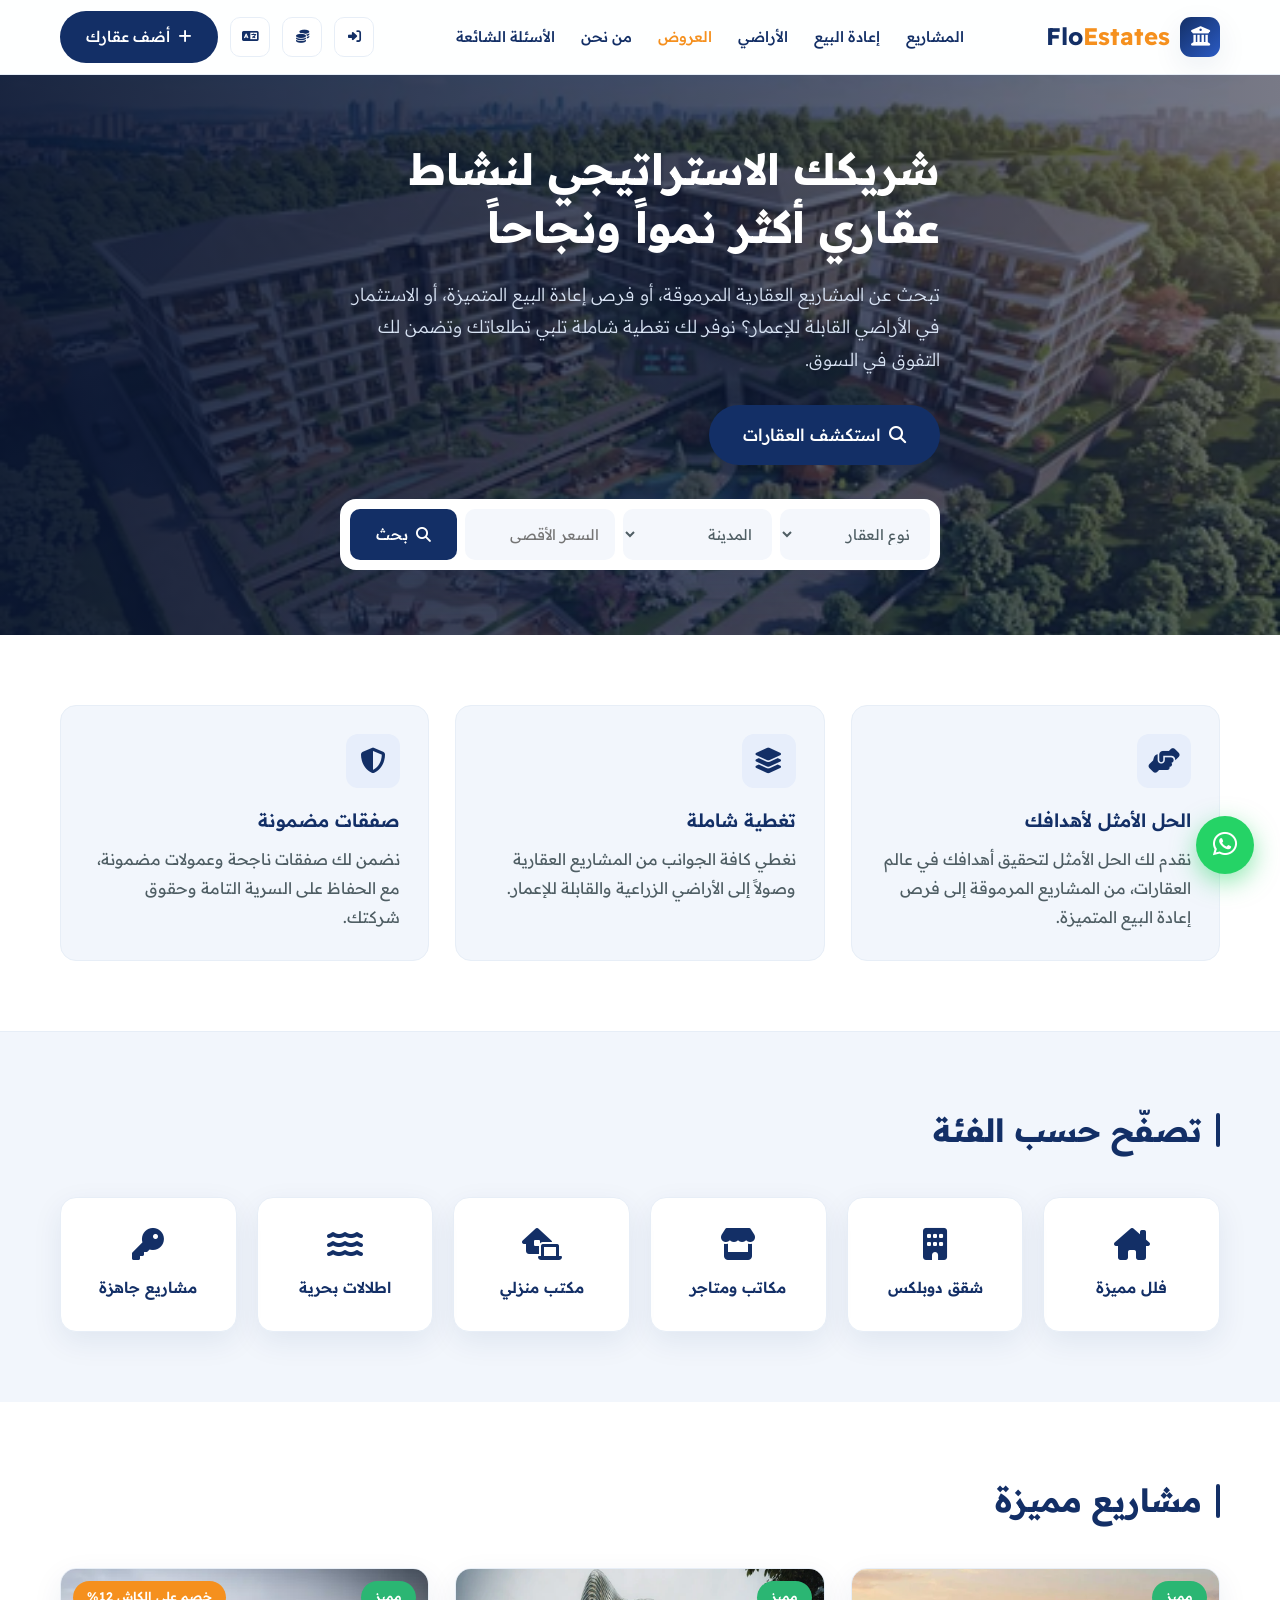
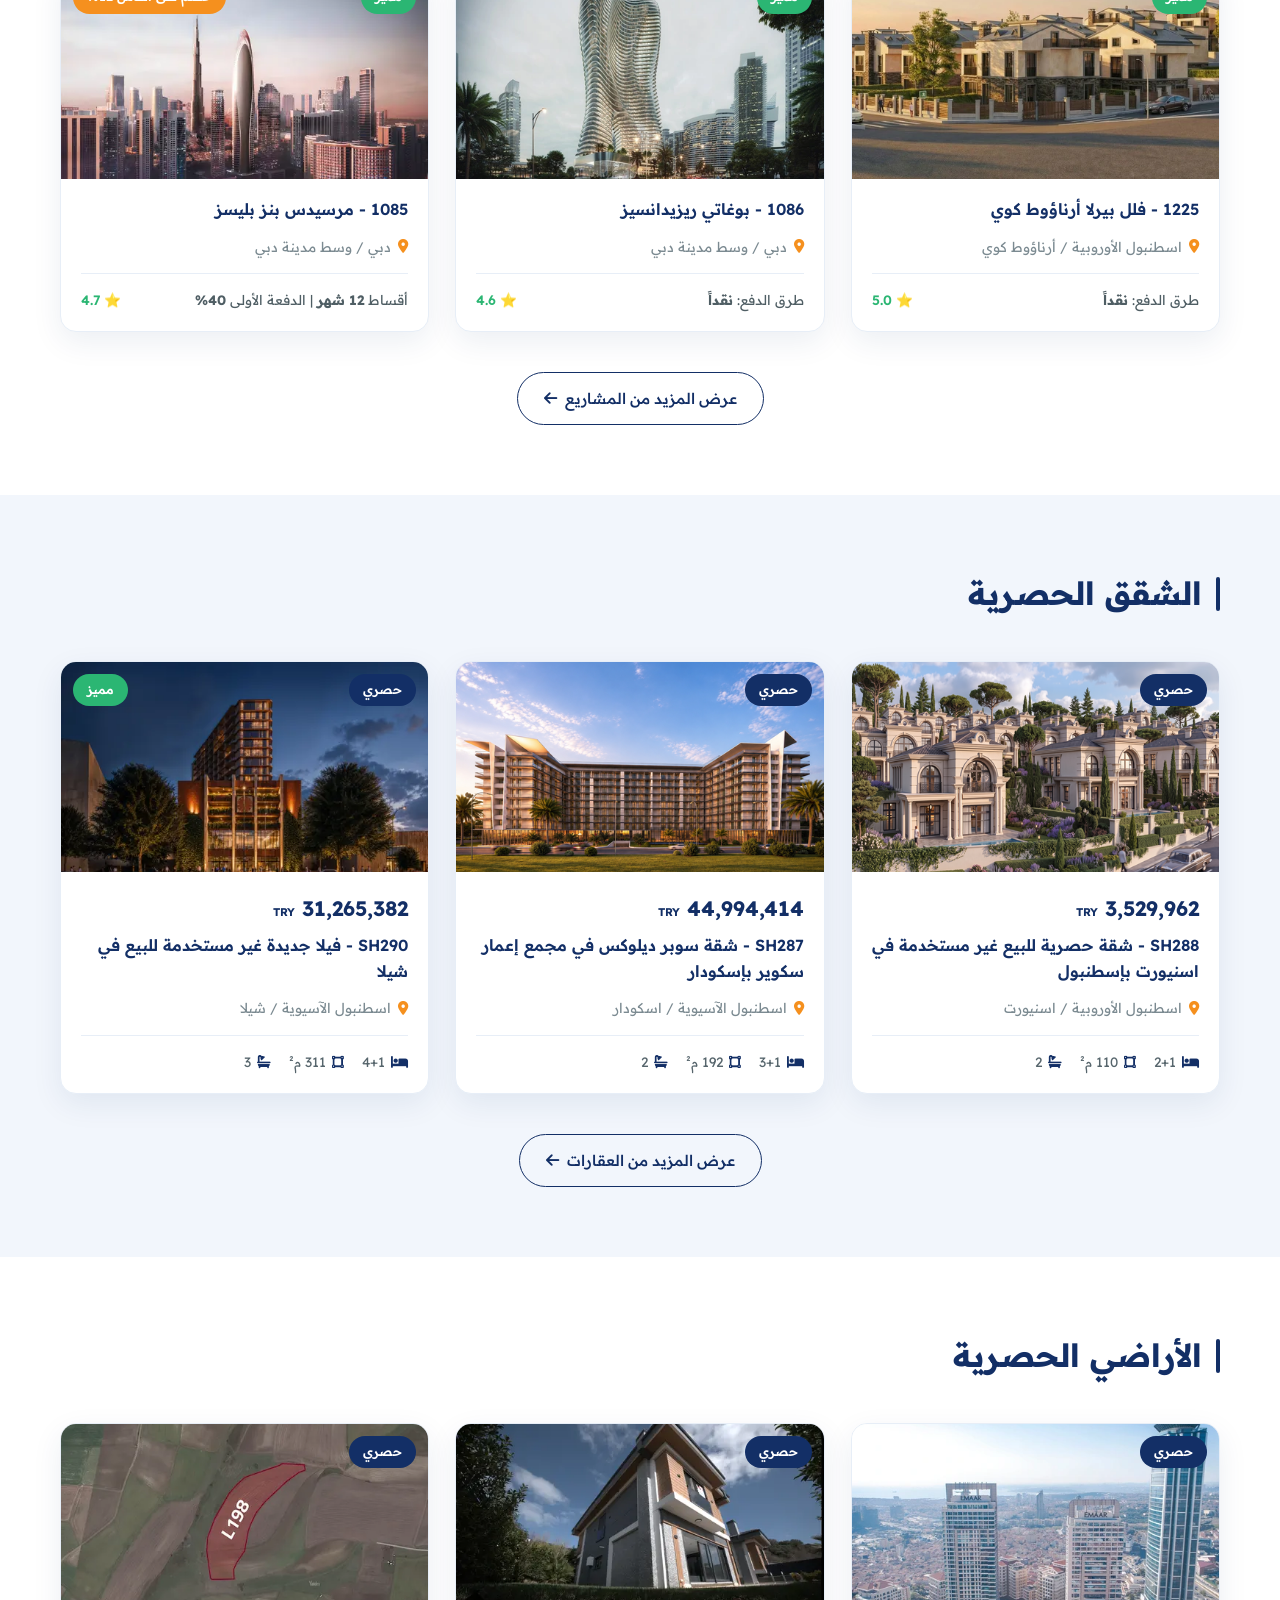
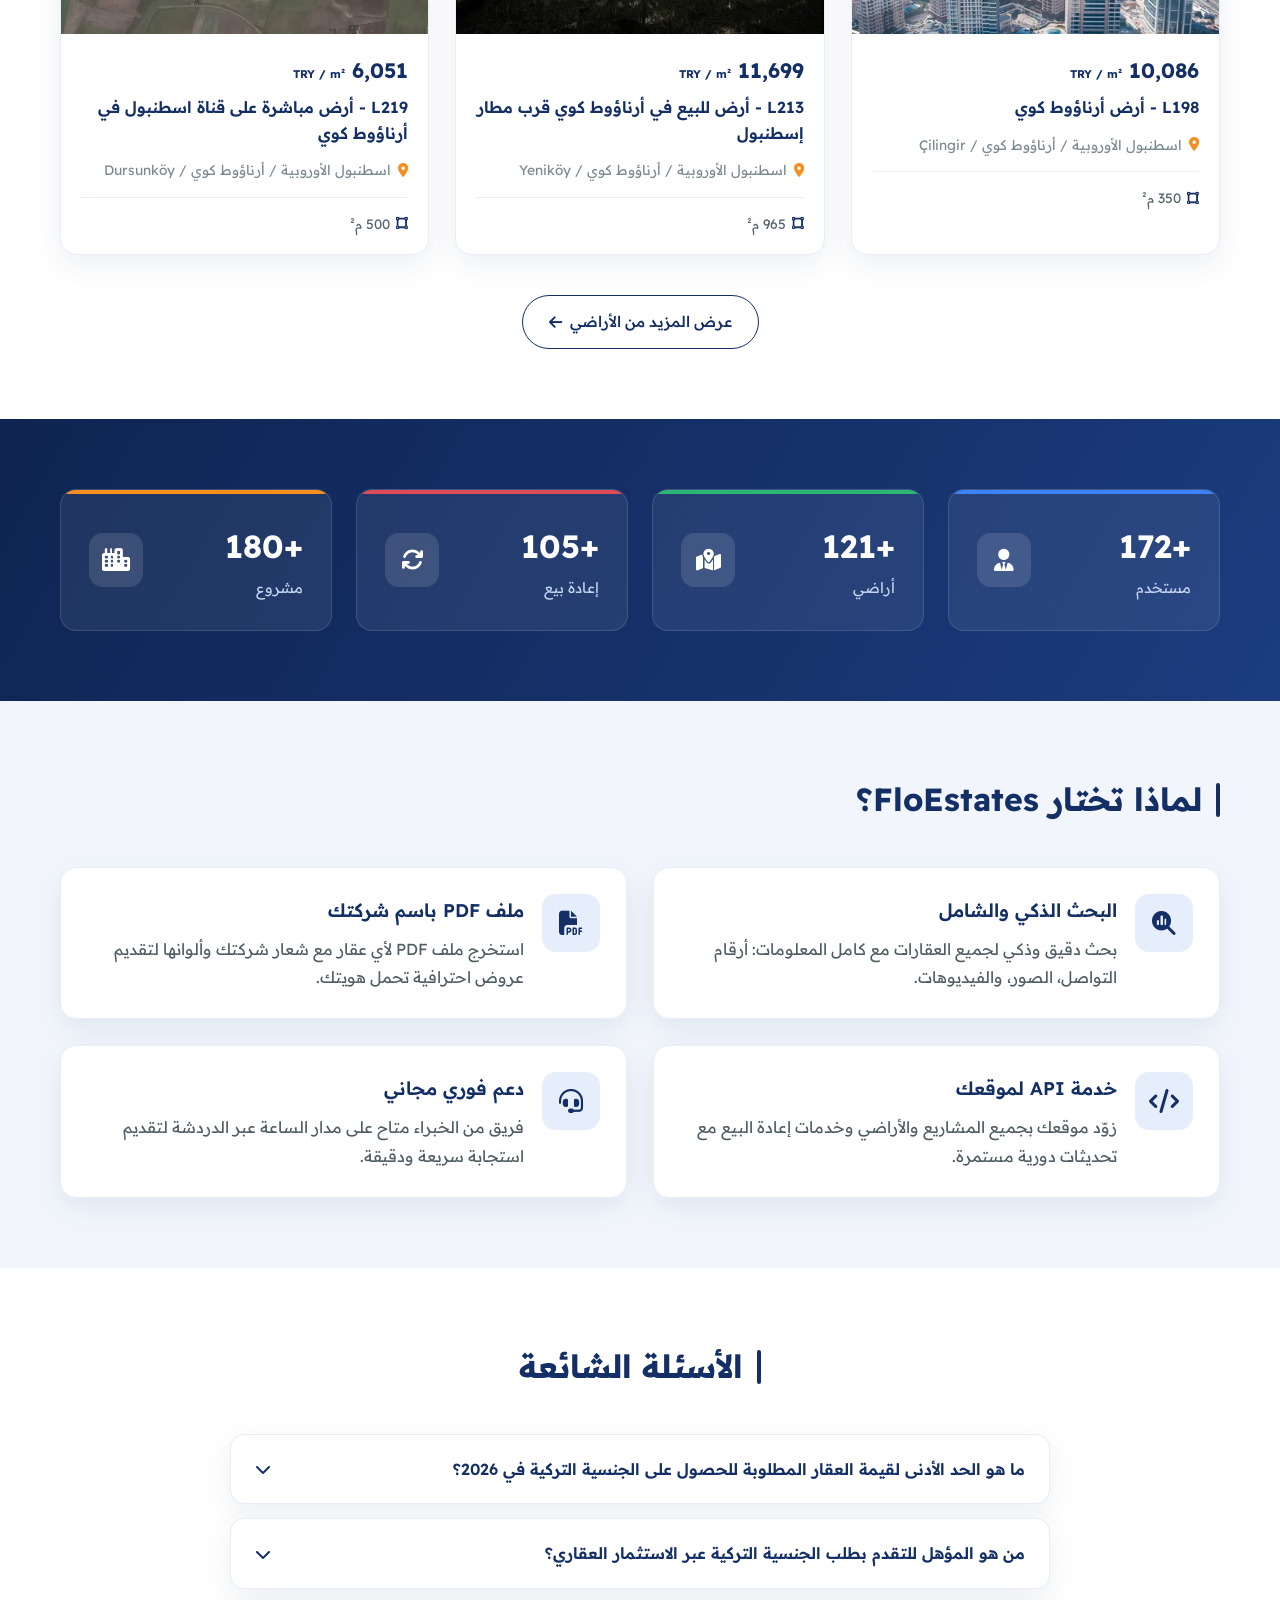
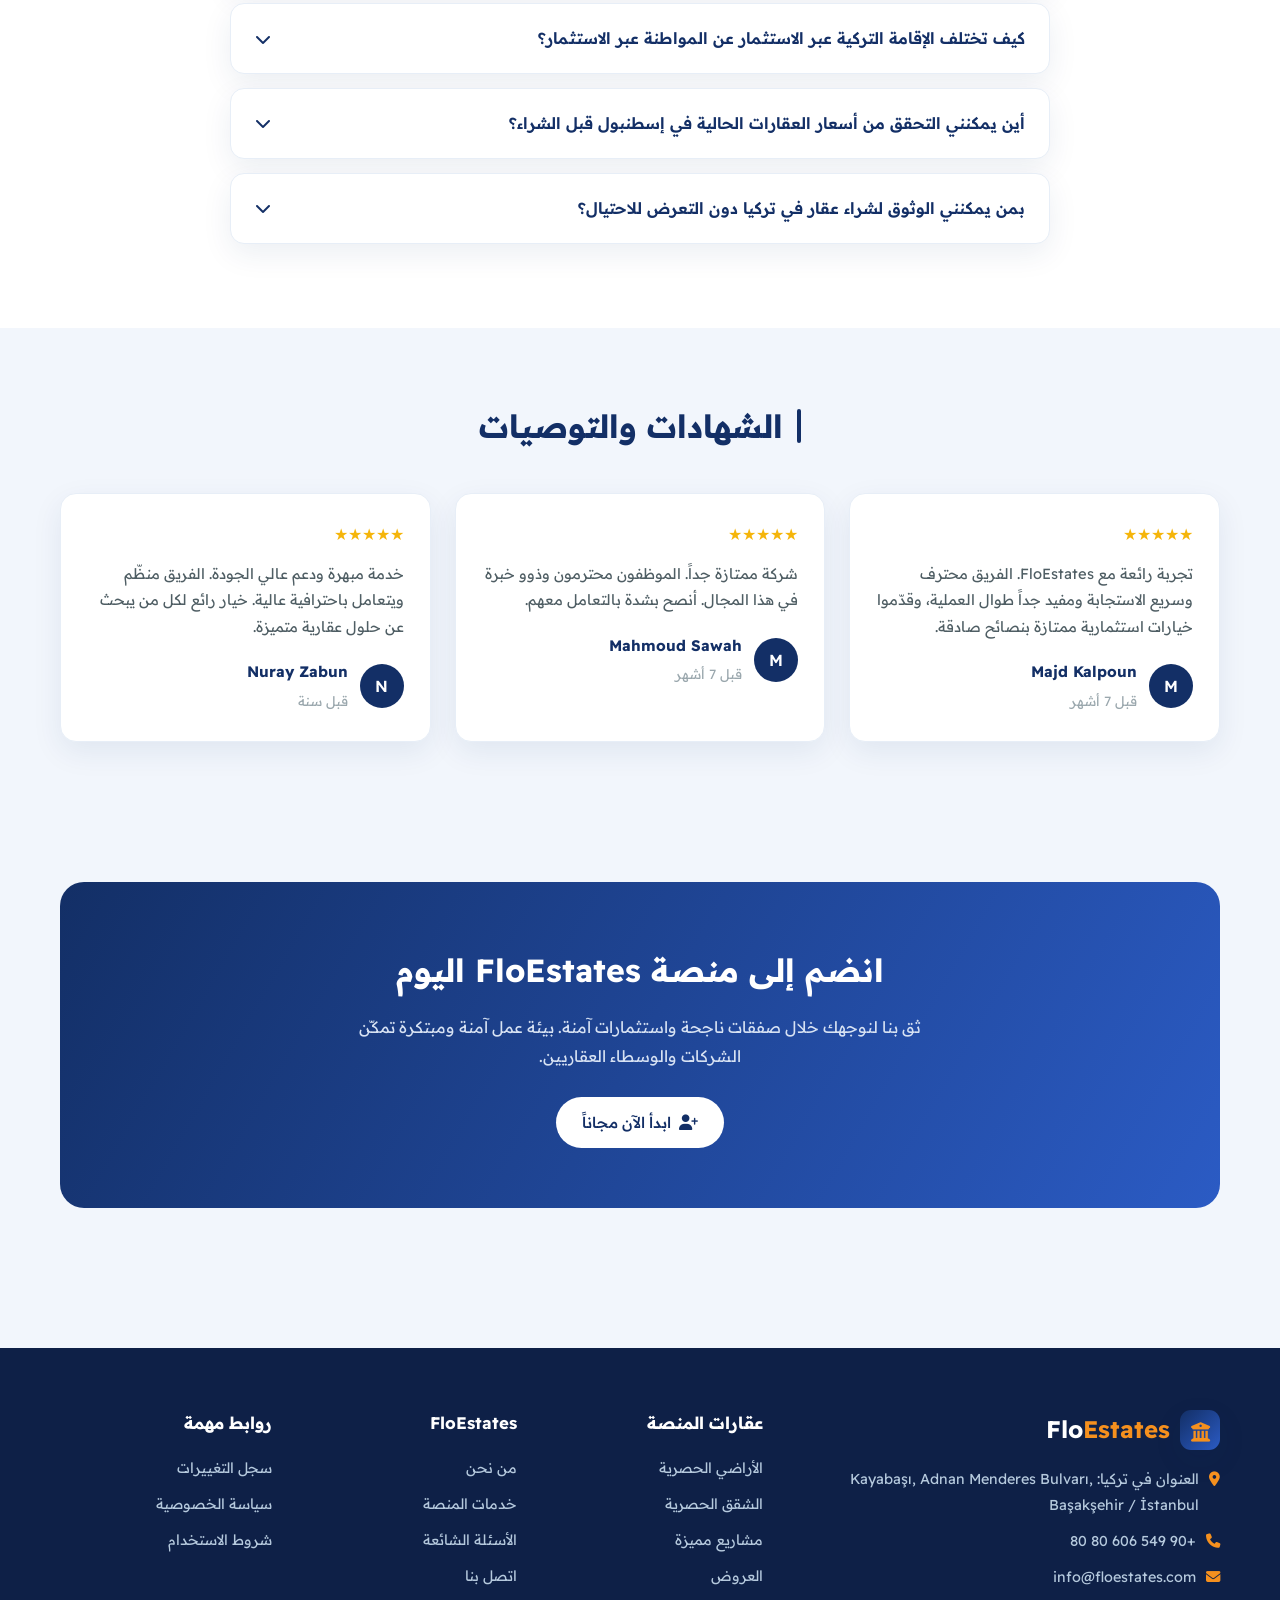
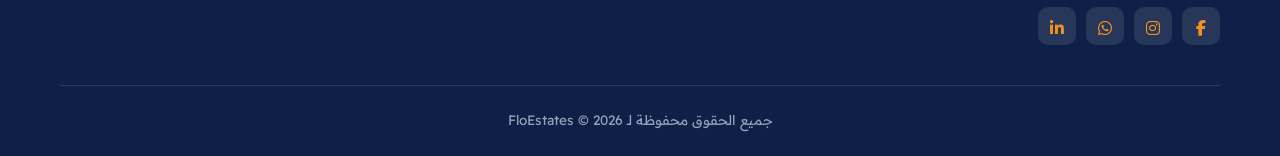
==== index.html @ 82cfa656 "Add internal pages (projects, lands, resale, offers, about) with real images from source site - Down" ====
<!DOCTYPE html>
<html lang="ar" dir="rtl">
<head>
<meta charset="UTF-8">
<meta name="viewport" content="width=device-width, initial-scale=1.0">
<title>FloEstates: منصتك العقارية الأولى وخيارك الأمثل</title>
<meta name="description" content="FloEstates - شريكك الاستراتيجي لنشاط عقاري أكثر نمواً ونجاحاً. مشاريع عقارية مرموقة، إعادة بيع، وأراضٍ حصرية.">
<link rel="preconnect" href="https://fonts.googleapis.com">
<link rel="preconnect" href="https://fonts.gstatic.com" crossorigin>
<link href="https://fonts.googleapis.com/css2?family=Readex+Pro:wght@300;400;500;600;700&display=swap" rel="stylesheet">
<link rel="stylesheet" href="https://cdnjs.cloudflare.com/ajax/libs/font-awesome/6.5.1/css/all.min.css">
<link rel="stylesheet" href="assets/style.css">
<style>
  .hero{position:relative;min-height:560px;display:flex;align-items:center;color:#fff;overflow:hidden}
  .hero::before{content:"";position:absolute;inset:0;background:linear-gradient(90deg,rgba(10,22,50,.92),rgba(13,30,66,.55)),url('assets/img/p13.webp') center/cover}
  .hero-inner{position:relative;z-index:2;max-width:640px}
  .hero h1{font-size:2.7rem;line-height:1.35;font-weight:700;margin-bottom:22px}
  .hero p{font-size:1.12rem;color:#d7e2f3;margin-bottom:30px;font-weight:300}
  .hero .btn.lg{padding:15px 34px;font-size:1.05rem}
  .hero-search{margin-top:34px;background:#fff;border-radius:16px;padding:10px;display:flex;gap:8px;box-shadow:var(--shadow-lg);flex-wrap:wrap}
  .hero-search select,.hero-search input{flex:1;min-width:120px;border:none;background:#f4f7fc;color:var(--text);font-family:inherit;padding:13px 16px;border-radius:10px;font-size:.92rem}
  .hero-search .btn{border-radius:10px}
  .intro{background:#fff;border-bottom:1px solid var(--border)}
  @media(max-width:980px){.hero h1{font-size:2rem}}
  @media(max-width:560px){.hero h1{font-size:1.7rem}}
</style>
</head>
<body>

<header>
  <div class="wrap nav">
    <a href="index.html" class="logo"><span class="mark"><i class="fa-solid fa-building-columns"></i></span><div><b>Flo</b><span>Estates</span></div></a>
    <nav class="menu">
      <a href="projects.html">المشاريع</a>
      <a href="resale.html">إعادة البيع</a>
      <a href="lands.html">الأراضي</a>
      <a href="offers.html" class="hot">العروض</a>
      <a href="about.html">من نحن</a>
      <a href="index.html#faq">الأسئلة الشائعة</a>
    </nav>
    <div class="nav-right">
      <button class="icon-btn" title="تسجيل الدخول"><i class="fa-solid fa-right-to-bracket"></i></button>
      <button class="icon-btn" title="صرف العملات"><i class="fa-solid fa-coins"></i></button>
      <button class="icon-btn" title="اللغة"><i class="fa-solid fa-language"></i></button>
      <a href="#" class="btn"><i class="fa-solid fa-plus"></i> أضف عقارك</a>
      <button class="burger" onclick="document.querySelector('.menu').style.display='flex'"><i class="fa-solid fa-bars"></i></button>
    </div>
  </div>
</header>

<section class="hero">
  <div class="wrap hero-inner">
    <h1>شريكك الاستراتيجي لنشاط عقاري أكثر نمواً ونجاحاً</h1>
    <p>تبحث عن المشاريع العقارية المرموقة، أو فرص إعادة البيع المتميزة، أو الاستثمار في الأراضي القابلة للإعمار؟ نوفر لك تغطية شاملة تلبي تطلعاتك وتضمن لك التفوق في السوق.</p>
    <a href="projects.html" class="btn lg"><i class="fa-solid fa-magnifying-glass"></i> استكشف العقارات</a>
    <div class="hero-search">
      <select><option>نوع العقار</option><option>شقة</option><option>فيلا</option><option>أرض</option><option>مكتب</option></select>
      <select><option>المدينة</option><option>اسطنبول</option><option>دبي</option><option>أنقرة</option></select>
      <input placeholder="السعر الأقصى">
      <a href="projects.html" class="btn"><i class="fa-solid fa-magnifying-glass"></i> بحث</a>
    </div>
  </div>
</section>

<section class="sec intro">
  <div class="wrap">
    <div class="intro-grid">
      <div class="intro-card"><i class="fa-solid fa-handshake-angle"></i><h3>الحل الأمثل لأهدافك</h3><p>نقدم لك الحل الأمثل لتحقيق أهدافك في عالم العقارات، من المشاريع المرموقة إلى فرص إعادة البيع المتميزة.</p></div>
      <div class="intro-card"><i class="fa-solid fa-layer-group"></i><h3>تغطية شاملة</h3><p>نغطي كافة الجوانب من المشاريع العقارية وصولاً إلى الأراضي الزراعية والقابلة للإعمار.</p></div>
      <div class="intro-card"><i class="fa-solid fa-shield-halved"></i><h3>صفقات مضمونة</h3><p>نضمن لك صفقات ناجحة وعمولات مضمونة، مع الحفاظ على السرية التامة وحقوق شركتك.</p></div>
    </div>
  </div>
</section>

<section class="sec">
  <div class="wrap">
    <h2 class="sec-title">تصفّح حسب الفئة</h2>
    <div class="cat-grid">
      <a href="projects.html" class="cat"><i class="fa-solid fa-house-chimney"></i><h4>فلل مميزة</h4></a>
      <a href="projects.html" class="cat"><i class="fa-solid fa-building"></i><h4>شقق دوبلكس</h4></a>
      <a href="projects.html" class="cat"><i class="fa-solid fa-store"></i><h4>مكاتب ومتاجر</h4></a>
      <a href="projects.html" class="cat"><i class="fa-solid fa-laptop-house"></i><h4>مكتب منزلي</h4></a>
      <a href="projects.html" class="cat"><i class="fa-solid fa-water"></i><h4>اطلالات بحرية</h4></a>
      <a href="projects.html" class="cat"><i class="fa-solid fa-key"></i><h4>مشاريع جاهزة</h4></a>
    </div>
  </div>
</section>

<section class="sec" style="background:#fff">
  <div class="wrap">
    <h2 class="sec-title">مشاريع مميزة</h2>
    <div class="grid-3">
      <a href="projects.html" class="pcard">
        <div class="ph"><span class="badge feat">مميز</span><img src="assets/img/p1.webp" alt=""></div>
        <div class="pbody"><h3>1225 - فلل بيرلا أرناؤوط كوي</h3><div class="loc"><i class="fa-solid fa-location-dot"></i> اسطنبول الأوروبية / أرناؤوط كوي</div><div class="pay"><span>طرق الدفع: <b>نقداً</b></span><span class="tag">⭐ 5.0</span></div></div>
      </a>
      <a href="projects.html" class="pcard">
        <div class="ph"><span class="badge feat">مميز</span><img src="assets/img/p2.webp" alt=""></div>
        <div class="pbody"><h3>1086 - بوغاتي ريزيدانسيز</h3><div class="loc"><i class="fa-solid fa-location-dot"></i> دبي / وسط مدينة دبي</div><div class="pay"><span>طرق الدفع: <b>نقداً</b></span><span class="tag">⭐ 4.6</span></div></div>
      </a>
      <a href="projects.html" class="pcard">
        <div class="ph"><span class="badge disc">خصم على الكاش 12%</span><span class="badge feat">مميز</span><img src="assets/img/p3.webp" alt=""></div>
        <div class="pbody"><h3>1085 - مرسيدس بنز بليسز</h3><div class="loc"><i class="fa-solid fa-location-dot"></i> دبي / وسط مدينة دبي</div><div class="pay"><span>أقساط <b>12 شهر</b> | الدفعة الأولى <b>40%</b></span><span class="tag">⭐ 4.7</span></div></div>
      </a>
    </div>
    <div class="center-cta"><a href="projects.html" class="btn btn-outline">عرض المزيد من المشاريع <i class="fa-solid fa-arrow-left"></i></a></div>
  </div>
</section>

<section class="sec">
  <div class="wrap">
    <h2 class="sec-title">الشقق الحصرية</h2>
    <div class="grid-3">
      <a href="resale.html" class="pcard">
        <div class="ph"><span class="badge excl">حصري</span><img src="assets/img/p10.webp" alt=""></div>
        <div class="pbody"><div class="price">3,529,962 <small style="font-size:.7rem">TRY</small></div><h3>SH288 - شقة حصرية للبيع غير مستخدمة في اسنيورت بإسطنبول</h3><div class="loc"><i class="fa-solid fa-location-dot"></i> اسطنبول الأوروبية / اسنيورت</div><div class="specs"><span><i class="fa-solid fa-bed"></i> 2+1</span><span><i class="fa-solid fa-vector-square"></i> 110 م²</span><span><i class="fa-solid fa-bath"></i> 2</span></div></div>
      </a>
      <a href="resale.html" class="pcard">
        <div class="ph"><span class="badge excl">حصري</span><img src="assets/img/p11.webp" alt=""></div>
        <div class="pbody"><div class="price">44,994,414 <small style="font-size:.7rem">TRY</small></div><h3>SH287 - شقة سوبر ديلوكس في مجمع إعمار سكوير بإسكودار</h3><div class="loc"><i class="fa-solid fa-location-dot"></i> اسطنبول الآسيوية / اسكودار</div><div class="specs"><span><i class="fa-solid fa-bed"></i> 3+1</span><span><i class="fa-solid fa-vector-square"></i> 192 م²</span><span><i class="fa-solid fa-bath"></i> 2</span></div></div>
      </a>
      <a href="resale.html" class="pcard">
        <div class="ph"><span class="badge excl">حصري</span><span class="badge feat" style="right:auto;left:12px">مميز</span><img src="assets/img/p12.webp" alt=""></div>
        <div class="pbody"><div class="price">31,265,382 <small style="font-size:.7rem">TRY</small></div><h3>SH290 - فيلا جديدة غير مستخدمة للبيع في شيلا</h3><div class="loc"><i class="fa-solid fa-location-dot"></i> اسطنبول الآسيوية / شيلا</div><div class="specs"><span><i class="fa-solid fa-bed"></i> 4+1</span><span><i class="fa-solid fa-vector-square"></i> 311 م²</span><span><i class="fa-solid fa-bath"></i> 3</span></div></div>
      </a>
    </div>
    <div class="center-cta"><a href="resale.html" class="btn btn-outline">عرض المزيد من العقارات <i class="fa-solid fa-arrow-left"></i></a></div>
  </div>
</section>

<section class="sec" style="background:#fff">
  <div class="wrap">
    <h2 class="sec-title">الأراضي الحصرية</h2>
    <div class="grid-3">
      <a href="lands.html" class="pcard">
        <div class="ph"><span class="badge excl">حصري</span><img src="assets/img/p5.webp" alt=""></div>
        <div class="pbody"><div class="price">10,086 <small style="font-size:.7rem">TRY / m²</small></div><h3>L198 - أرض أرناؤوط كوي</h3><div class="loc"><i class="fa-solid fa-location-dot"></i> اسطنبول الأوروبية / أرناؤوط كوي / Çilingir</div><div class="specs"><span><i class="fa-solid fa-vector-square"></i> 350 م²</span></div></div>
      </a>
      <a href="lands.html" class="pcard">
        <div class="ph"><span class="badge excl">حصري</span><img src="assets/img/p6.webp" alt=""></div>
        <div class="pbody"><div class="price">11,699 <small style="font-size:.7rem">TRY / m²</small></div><h3>L213 - أرض للبيع في أرناؤوط كوي قرب مطار إسطنبول</h3><div class="loc"><i class="fa-solid fa-location-dot"></i> اسطنبول الأوروبية / أرناؤوط كوي / Yeniköy</div><div class="specs"><span><i class="fa-solid fa-vector-square"></i> 965 م²</span></div></div>
      </a>
      <a href="lands.html" class="pcard">
        <div class="ph"><span class="badge excl">حصري</span><img src="assets/img/p7.webp" alt=""></div>
        <div class="pbody"><div class="price">6,051 <small style="font-size:.7rem">TRY / m²</small></div><h3>L219 - أرض مباشرة على قناة اسطنبول في أرناؤوط كوي</h3><div class="loc"><i class="fa-solid fa-location-dot"></i> اسطنبول الأوروبية / أرناؤوط كوي / Dursunköy</div><div class="specs"><span><i class="fa-solid fa-vector-square"></i> 500 م²</span></div></div>
      </a>
    </div>
    <div class="center-cta"><a href="lands.html" class="btn btn-outline">عرض المزيد من الأراضي <i class="fa-solid fa-arrow-left"></i></a></div>
  </div>
</section>

<section class="sec stats">
  <div class="wrap">
    <div class="stats-grid">
      <div class="stat c1"><div><div class="num">+172</div><div class="lbl">مستخدم</div></div><div class="si"><i class="fa-solid fa-user-tie"></i></div></div>
      <div class="stat c2"><div><div class="num">+121</div><div class="lbl">أراضي</div></div><div class="si"><i class="fa-solid fa-map-location-dot"></i></div></div>
      <div class="stat c3"><div><div class="num">+105</div><div class="lbl">إعادة بيع</div></div><div class="si"><i class="fa-solid fa-arrows-rotate"></i></div></div>
      <div class="stat c4"><div><div class="num">+180</div><div class="lbl">مشروع</div></div><div class="si"><i class="fa-solid fa-city"></i></div></div>
    </div>
  </div>
</section>

<section class="sec" id="features">
  <div class="wrap">
    <h2 class="sec-title">لماذا تختار FloEstates؟</h2>
    <div class="feat-grid">
      <div class="fcard"><div class="fi"><i class="fa-solid fa-magnifying-glass-chart"></i></div><div><h3>البحث الذكي والشامل</h3><p>بحث دقيق وذكي لجميع العقارات مع كامل المعلومات: أرقام التواصل، الصور، والفيديوهات.</p></div></div>
      <div class="fcard"><div class="fi"><i class="fa-solid fa-file-pdf"></i></div><div><h3>ملف PDF باسم شركتك</h3><p>استخرج ملف PDF لأي عقار مع شعار شركتك وألوانها لتقديم عروض احترافية تحمل هويتك.</p></div></div>
      <div class="fcard"><div class="fi"><i class="fa-solid fa-code"></i></div><div><h3>خدمة API لموقعك</h3><p>زوّد موقعك بجميع المشاريع والأراضي وخدمات إعادة البيع مع تحديثات دورية مستمرة.</p></div></div>
      <div class="fcard"><div class="fi"><i class="fa-solid fa-headset"></i></div><div><h3>دعم فوري مجاني</h3><p>فريق من الخبراء متاح على مدار الساعة عبر الدردشة لتقديم استجابة سريعة ودقيقة.</p></div></div>
    </div>
  </div>
</section>

<section class="sec" id="faq" style="background:#fff">
  <div class="wrap" style="max-width:860px">
    <h2 class="sec-title center">الأسئلة الشائعة</h2>
    <div class="faq-item"><div class="faq-q">ما هو الحد الأدنى لقيمة العقار المطلوبة للحصول على الجنسية التركية في 2026؟ <i class="fa-solid fa-chevron-down"></i></div><div class="faq-a"><p>يبلغ الحد الأدنى الحالي 400,000 دولار أمريكي للعقار المؤهل، مع الالتزام بعدم بيعه لمدة 3 سنوات.</p></div></div>
    <div class="faq-item"><div class="faq-q">من هو المؤهل للتقدم بطلب الجنسية التركية عبر الاستثمار العقاري؟ <i class="fa-solid fa-chevron-down"></i></div><div class="faq-a"><p>أي مستثمر أجنبي يشتري عقاراً بالقيمة المطلوبة ويحصل على شهادة التوافق، ويشمل ذلك الزوج/الزوجة والأبناء دون سن 18.</p></div></div>
    <div class="faq-item"><div class="faq-q">كيف تختلف الإقامة التركية عبر الاستثمار عن المواطنة عبر الاستثمار؟ <i class="fa-solid fa-chevron-down"></i></div><div class="faq-a"><p>الإقامة تمنحك حق السكن والتنقل، بينما المواطنة تمنحك جواز سفر تركي وكامل الحقوق المدنية.</p></div></div>
    <div class="faq-item"><div class="faq-q">أين يمكنني التحقق من أسعار العقارات الحالية في إسطنبول قبل الشراء؟ <i class="fa-solid fa-chevron-down"></i></div><div class="faq-a"><p>عبر منصة FloEstates يمكنك مقارنة الأسعار الحقيقية المحدثة بحسب المنطقة ونوع العقار في بحث واحد.</p></div></div>
    <div class="faq-item"><div class="faq-q">بمن يمكنني الوثوق لشراء عقار في تركيا دون التعرض للاحتيال؟ <i class="fa-solid fa-chevron-down"></i></div><div class="faq-a"><p>نوفر لك عقارات موثقة وشركاء معتمدين مع ضمان حفظ الحقوق والسرية التامة في كل صفقة.</p></div></div>
  </div>
</section>

<section class="sec">
  <div class="wrap">
    <h2 class="sec-title center">الشهادات والتوصيات</h2>
    <div class="test-grid">
      <div class="tcard"><div class="stars">★★★★★</div><p>تجربة رائعة مع FloEstates. الفريق محترف وسريع الاستجابة ومفيد جداً طوال العملية، وقدّموا خيارات استثمارية ممتازة بنصائح صادقة.</p><div class="tuser"><div class="av">M</div><div><b>Majd Kalpoun</b><small>قبل 7 أشهر</small></div></div></div>
      <div class="tcard"><div class="stars">★★★★★</div><p>شركة ممتازة جداً. الموظفون محترمون وذوو خبرة في هذا المجال. أنصح بشدة بالتعامل معهم.</p><div class="tuser"><div class="av">M</div><div><b>Mahmoud Sawah</b><small>قبل 7 أشهر</small></div></div></div>
      <div class="tcard"><div class="stars">★★★★★</div><p>خدمة مبهرة ودعم عالي الجودة. الفريق منظّم ويتعامل باحترافية عالية. خيار رائع لكل من يبحث عن حلول عقارية متميزة.</p><div class="tuser"><div class="av">N</div><div><b>Nuray Zabun</b><small>قبل سنة</small></div></div></div>
    </div>
  </div>
</section>

<section class="sec">
  <div class="wrap">
    <div class="cta">
      <h2>انضم إلى منصة FloEstates اليوم</h2>
      <p>ثق بنا لنوجهك خلال صفقات ناجحة واستثمارات آمنة. بيئة عمل آمنة ومبتكرة تمكّن الشركات والوسطاء العقاريين.</p>
      <a href="about.html" class="btn lg"><i class="fa-solid fa-user-plus"></i> ابدأ الآن مجاناً</a>
    </div>
  </div>
</section>

<footer>
  <div class="wrap">
    <div class="foot-grid">
      <div class="foot-contact">
        <a href="index.html" class="logo"><span class="mark"><i class="fa-solid fa-building-columns"></i></span><div><b>Flo</b><span style="color:var(--orange)">Estates</span></div></a>
        <p><i class="fa-solid fa-location-dot"></i> العنوان في تركيا: Kayabaşı, Adnan Menderes Bulvarı, Başakşehir / İstanbul</p>
        <p><i class="fa-solid fa-phone"></i> +90 549 606 80 80</p>
        <p><i class="fa-solid fa-envelope"></i> info@floestates.com</p>
        <div class="socials"><a href="#"><i class="fa-brands fa-facebook-f"></i></a><a href="#"><i class="fa-brands fa-instagram"></i></a><a href="#"><i class="fa-brands fa-whatsapp"></i></a><a href="#"><i class="fa-brands fa-linkedin-in"></i></a></div>
      </div>
      <div><h4>عقارات المنصة</h4><ul>
        <li><a href="lands.html">الأراضي الحصرية</a></li>
        <li><a href="resale.html">الشقق الحصرية</a></li>
        <li><a href="projects.html">مشاريع مميزة</a></li>
        <li><a href="offers.html">العروض</a></li>
      </ul></div>
      <div><h4>FloEstates</h4><ul>
        <li><a href="about.html">من نحن</a></li>
        <li><a href="index.html#features">خدمات المنصة</a></li>
        <li><a href="index.html#faq">الأسئلة الشائعة</a></li>
        <li><a href="#">اتصل بنا</a></li>
      </ul></div>
      <div><h4>روابط مهمة</h4><ul>
        <li><a href="#">سجل التغييرات</a></li>
        <li><a href="#">سياسة الخصوصية</a></li>
        <li><a href="#">شروط الاستخدام</a></li>
      </ul></div>
    </div>
    <div class="foot-bottom">جميع الحقوق محفوظة لـ FloEstates © 2026</div>
  </div>
</footer>

<a href="#" class="wa" title="تواصل عبر واتساب"><i class="fa-brands fa-whatsapp"></i></a>

<script src="assets/app.js"></script>
</body>
</html>
---- assets/style.css ----
:root{
  --navy:#132F66;
  --navy-2:#1c3f82;
  --bg:#f2f6fc;
  --text:#4f5e64;
  --heading:#132F66;
  --green:#2bb673;
  --orange:#f5901e;
  --red:#e04b5a;
  --blue:#3b82f6;
  --card:#ffffff;
  --border:#e7eef7;
  --shadow:0 10px 30px rgba(19,47,102,.08);
  --shadow-lg:0 18px 50px rgba(19,47,102,.14);
}
*{margin:0;padding:0;box-sizing:border-box}
html{scroll-behavior:smooth}
body{font-family:"Readex Pro",sans-serif;background:var(--bg);color:var(--text);line-height:1.8;overflow-x:hidden}
a{text-decoration:none;color:inherit}
img{max-width:100%;display:block}
.wrap{max-width:1200px;margin:0 auto;padding:0 20px}
.sec{padding:70px 0}
.sec-title{font-size:2rem;font-weight:700;color:var(--heading);display:flex;align-items:center;gap:14px;justify-content:flex-start;margin-bottom:38px}
.sec-title::after{content:"";width:4px;height:34px;background:var(--navy);border-radius:4px;order:-1}
.sec-title.center{justify-content:center}
.muted{color:#7b8a91}
.btn{display:inline-flex;align-items:center;gap:8px;background:var(--navy);color:#fff;border:none;cursor:pointer;padding:12px 26px;border-radius:30px;font-family:inherit;font-weight:500;font-size:.95rem;transition:.25s}
.btn:hover{background:var(--navy-2);transform:translateY(-2px)}
.btn-outline{background:transparent;color:var(--navy);border:1.5px solid var(--navy)}
.btn-outline:hover{background:var(--navy);color:#fff}

/* HEADER */
header{position:sticky;top:0;z-index:100;background:rgba(255,255,255,.92);backdrop-filter:blur(10px);border-bottom:1px solid var(--border)}
.nav{display:flex;align-items:center;justify-content:space-between;height:74px}
.logo{display:flex;align-items:center;gap:10px;font-weight:700;font-size:1.5rem;color:var(--navy)}
.logo .mark{width:40px;height:40px;border-radius:11px;background:linear-gradient(135deg,var(--navy),#2b5bc4);display:grid;place-items:center;color:#fff;font-size:1.2rem;box-shadow:var(--shadow)}
.logo b{color:var(--navy)}
.logo span{color:var(--orange)}
.menu{display:flex;align-items:center;gap:26px;font-size:.92rem;font-weight:500}
.menu a{color:var(--heading);transition:.2s}
.menu a:hover,.menu a.active{color:var(--orange)}
.menu a.hot{color:var(--orange)}
.nav-right{display:flex;align-items:center;gap:12px}
.icon-btn{width:40px;height:40px;border-radius:10px;border:1px solid var(--border);background:#fff;display:grid;place-items:center;color:var(--navy);cursor:pointer;transition:.2s}
.icon-btn:hover{background:var(--navy);color:#fff}
.burger{display:none;font-size:1.4rem;color:var(--navy);background:none;border:none;cursor:pointer}

/* generic page banner */
.page-hero{position:relative;color:#fff;padding:70px 0;overflow:hidden}
.page-hero::before{content:"";position:absolute;inset:0;background:linear-gradient(90deg,rgba(10,22,50,.94),rgba(13,30,66,.72)),var(--hero-img) center/cover}
.page-hero .wrap{position:relative;z-index:2}
.page-hero h1{font-size:2.3rem;font-weight:700;line-height:1.4;margin-bottom:16px;max-width:760px}
.page-hero p{color:#d7e2f3;max-width:720px;font-weight:300;font-size:1.05rem}
.crumb{font-size:.85rem;color:#b9c9e6;margin-bottom:16px}
.crumb a:hover{color:#fff}

/* filter bar */
.toolbar{background:#fff;border:1px solid var(--border);border-radius:16px;box-shadow:var(--shadow);padding:14px;display:flex;gap:10px;flex-wrap:wrap;align-items:center;margin-top:-40px;position:relative;z-index:5}
.toolbar .field{flex:1;min-width:150px;background:#f4f7fc;border:1px solid var(--border);border-radius:10px;padding:12px 14px;color:var(--text);font-family:inherit;font-size:.9rem}
.toolbar .btn{border-radius:10px}
.count-row{display:flex;justify-content:space-between;align-items:center;margin:34px 0 26px;flex-wrap:wrap;gap:10px}
.count-row .count{font-size:1.4rem;font-weight:700;color:var(--heading)}

/* property/project cards */
.grid-3{display:grid;grid-template-columns:repeat(3,1fr);gap:26px}
.pcard{background:var(--card);border-radius:16px;overflow:hidden;box-shadow:var(--shadow);border:1px solid var(--border);transition:.28s}
.pcard:hover{transform:translateY(-6px);box-shadow:var(--shadow-lg)}
.pcard .ph{position:relative;height:210px;overflow:hidden}
.pcard .ph img{width:100%;height:100%;object-fit:cover;transition:.5s}
.pcard:hover .ph img{transform:scale(1.07)}
.badge{position:absolute;top:12px;color:#fff;padding:5px 14px;border-radius:20px;font-size:.78rem;font-weight:600}
.badge.feat{right:12px;background:var(--green)}
.badge.excl{right:12px;background:var(--navy)}
.badge.disc{left:12px;background:var(--orange)}
.pbody{padding:18px 20px}
.price{color:var(--navy);font-weight:700;font-size:1.3rem;margin-bottom:6px}
.pbody h3{font-size:1rem;color:var(--heading);font-weight:600;margin-bottom:12px;line-height:1.6}
.loc{display:flex;align-items:center;gap:7px;color:#7b8a91;font-size:.86rem;margin-bottom:14px}
.loc i{color:var(--orange)}
.specs{display:flex;gap:18px;border-top:1px solid var(--border);padding-top:14px;color:#56656c;font-size:.85rem}
.specs span{display:flex;align-items:center;gap:6px}
.specs i{color:var(--navy)}
.pay{display:flex;align-items:center;justify-content:space-between;border-top:1px solid var(--border);padding-top:14px;margin-top:4px;font-size:.85rem}
.pay .tag{color:var(--green);font-weight:600}
.center-cta{text-align:center;margin-top:40px}

/* category / intro cards */
.intro-grid{display:grid;grid-template-columns:repeat(3,1fr);gap:26px}
.intro-card{padding:28px;border-radius:16px;background:var(--bg);border:1px solid var(--border)}
.intro-card i{font-size:1.6rem;color:var(--navy);background:#e7eefb;width:54px;height:54px;border-radius:12px;display:grid;place-items:center;margin-bottom:16px}
.intro-card h3{color:var(--heading);font-size:1.15rem;margin-bottom:8px;font-weight:600}
.cat-grid{display:grid;grid-template-columns:repeat(6,1fr);gap:20px}
.cat{background:#fff;border-radius:16px;padding:30px 16px;text-align:center;box-shadow:var(--shadow);border:1px solid var(--border);transition:.28s;cursor:pointer}
.cat:hover{transform:translateY(-6px);box-shadow:var(--shadow-lg)}
.cat i{font-size:2rem;color:var(--navy);margin-bottom:14px}
.cat h4{font-size:.95rem;color:var(--heading);font-weight:600}

/* stats */
.stats{background:linear-gradient(120deg,#0f2452,#1b3c7e);color:#fff}
.stats-grid{display:grid;grid-template-columns:repeat(4,1fr);gap:24px}
.stat{background:rgba(255,255,255,.07);border:1px solid rgba(255,255,255,.12);border-radius:16px;padding:28px;display:flex;align-items:center;gap:18px;position:relative;overflow:hidden}
.stat::before{content:"";position:absolute;top:0;right:0;left:0;height:4px}
.stat.c1::before{background:var(--blue)} .stat.c2::before{background:var(--green)}
.stat.c3::before{background:var(--red)} .stat.c4::before{background:var(--orange)}
.stat .num{font-size:2rem;font-weight:700}
.stat .lbl{color:#c4d4ee;font-size:.92rem}
.stat .si{width:54px;height:54px;border-radius:14px;background:rgba(255,255,255,.12);display:grid;place-items:center;font-size:1.4rem;margin-right:auto}

/* features */
.feat-grid{display:grid;grid-template-columns:repeat(2,1fr);gap:26px}
.fcard{display:flex;gap:18px;background:#fff;border-radius:16px;padding:26px;box-shadow:var(--shadow);border:1px solid var(--border)}
.fcard .fi{flex:none;width:58px;height:58px;border-radius:14px;background:#e7eefb;color:var(--navy);display:grid;place-items:center;font-size:1.5rem}
.fcard h3{color:var(--heading);font-size:1.15rem;margin-bottom:8px;font-weight:600}

/* about */
.about-split{display:grid;grid-template-columns:1fr 1fr;gap:46px;align-items:center}
.about-split img{border-radius:18px;box-shadow:var(--shadow-lg)}
.about-split h2{color:var(--heading);font-size:1.8rem;margin-bottom:18px}
.vm-grid{display:grid;grid-template-columns:repeat(3,1fr);gap:24px;margin-top:10px}
.vm{background:#fff;border:1px solid var(--border);border-radius:16px;padding:28px;box-shadow:var(--shadow)}
.vm i{font-size:1.8rem;color:var(--orange);margin-bottom:12px}
.vm h3{color:var(--heading);margin-bottom:8px}
.values{list-style:none}
.values li{display:flex;gap:12px;align-items:flex-start;margin-bottom:14px;background:#fff;padding:16px 20px;border-radius:12px;border:1px solid var(--border)}
.values li i{color:var(--green);margin-top:6px}
.values li b{color:var(--heading)}

/* faq */
.faq-item{background:#fff;border:1px solid var(--border);border-radius:14px;margin-bottom:14px;overflow:hidden;box-shadow:var(--shadow)}
.faq-q{padding:20px 24px;display:flex;justify-content:space-between;align-items:center;cursor:pointer;font-weight:600;color:var(--heading);gap:14px}
.faq-q i{transition:.3s;color:var(--navy)}
.faq-item.open .faq-q i{transform:rotate(180deg)}
.faq-a{max-height:0;overflow:hidden;transition:.35s;padding:0 24px}
.faq-item.open .faq-a{max-height:320px;padding:0 24px 22px}

/* testimonials */
.test-grid{display:grid;grid-template-columns:repeat(3,1fr);gap:24px}
.tcard{background:#fff;border-radius:16px;padding:26px;box-shadow:var(--shadow);border:1px solid var(--border)}
.tcard .stars{color:#f5b50a;margin-bottom:12px}
.tcard p{font-size:.92rem;margin-bottom:18px}
.tuser{display:flex;align-items:center;gap:12px}
.tuser .av{width:44px;height:44px;border-radius:50%;background:var(--navy);color:#fff;display:grid;place-items:center;font-weight:600}
.tuser b{color:var(--heading);display:block;font-size:.95rem}
.tuser small{color:#9aa7ad}

/* cta */
.cta{background:linear-gradient(120deg,var(--navy),#2b5bc4);color:#fff;text-align:center;border-radius:24px;padding:60px 30px}
.cta h2{font-size:2rem;margin-bottom:14px;font-weight:700}
.cta p{color:#d7e2f3;max-width:600px;margin:0 auto 26px}
.cta .btn{background:#fff;color:var(--navy)}
.cta .btn:hover{background:var(--orange);color:#fff}

/* footer */
footer{background:#0e2047;color:#b5c9dd;padding:60px 0 24px;margin-top:70px}
.foot-grid{display:grid;grid-template-columns:2fr 1fr 1fr 1fr;gap:34px;margin-bottom:40px}
footer h4{color:#fff;margin-bottom:18px;font-size:1.05rem}
footer .logo{color:#fff;margin-bottom:16px}
footer .logo b{color:#fff}
footer ul{list-style:none}
footer ul li{margin-bottom:10px;font-size:.9rem}
footer ul li a:hover{color:var(--orange)}
.foot-contact p{font-size:.9rem;margin-bottom:10px;display:flex;gap:10px;align-items:flex-start}
.foot-contact i{color:var(--orange);margin-top:5px}
.socials{display:flex;gap:10px;margin-top:16px}
.socials a{width:38px;height:38px;border-radius:10px;background:rgba(255,255,255,.1);display:grid;place-items:center;color:#fff;transition:.2s}
.socials a:hover{background:var(--orange)}
.foot-bottom{border-top:1px solid rgba(255,255,255,.12);padding-top:22px;text-align:center;font-size:.85rem;color:#8fa4bb}

.wa{position:fixed;bottom:26px;right:26px;width:58px;height:58px;border-radius:50%;background:#25d366;color:#fff;display:grid;place-items:center;font-size:1.7rem;box-shadow:0 8px 24px rgba(37,211,102,.5);z-index:90;animation:pulse 2s infinite}
@keyframes pulse{0%{box-shadow:0 0 0 0 rgba(37,211,102,.5)}70%{box-shadow:0 0 0 16px rgba(37,211,102,0)}100%{box-shadow:0 0 0 0 rgba(37,211,102,0)}}

@media(max-width:980px){
  .intro-grid,.cat-grid,.grid-3,.stats-grid,.feat-grid,.test-grid,.foot-grid,.about-split,.vm-grid{grid-template-columns:repeat(2,1fr)}
  .about-split{grid-template-columns:1fr}
  .menu{display:none}
  .burger{display:block}
  .page-hero h1{font-size:1.7rem}
}
@media(max-width:560px){
  .intro-grid,.cat-grid,.grid-3,.stats-grid,.feat-grid,.test-grid,.foot-grid,.vm-grid{grid-template-columns:1fr}
  .sec-title{font-size:1.5rem}
}
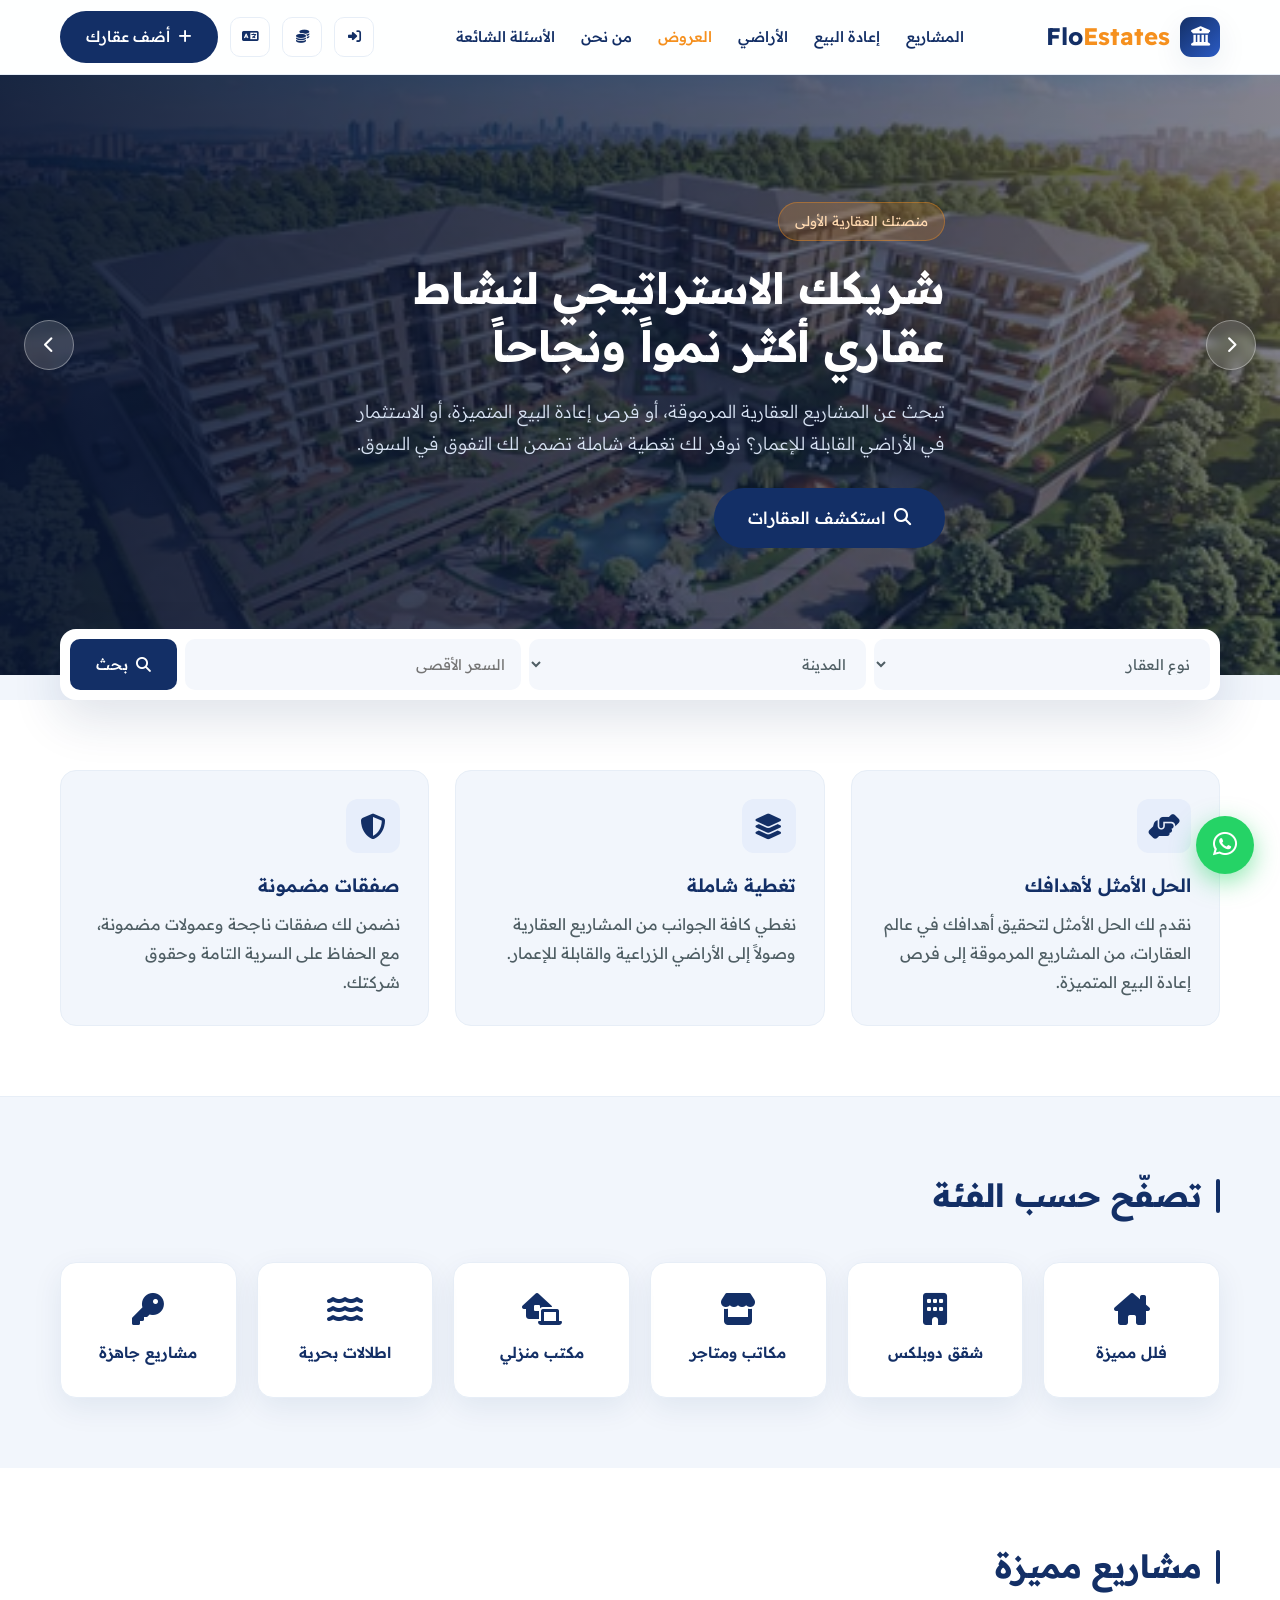
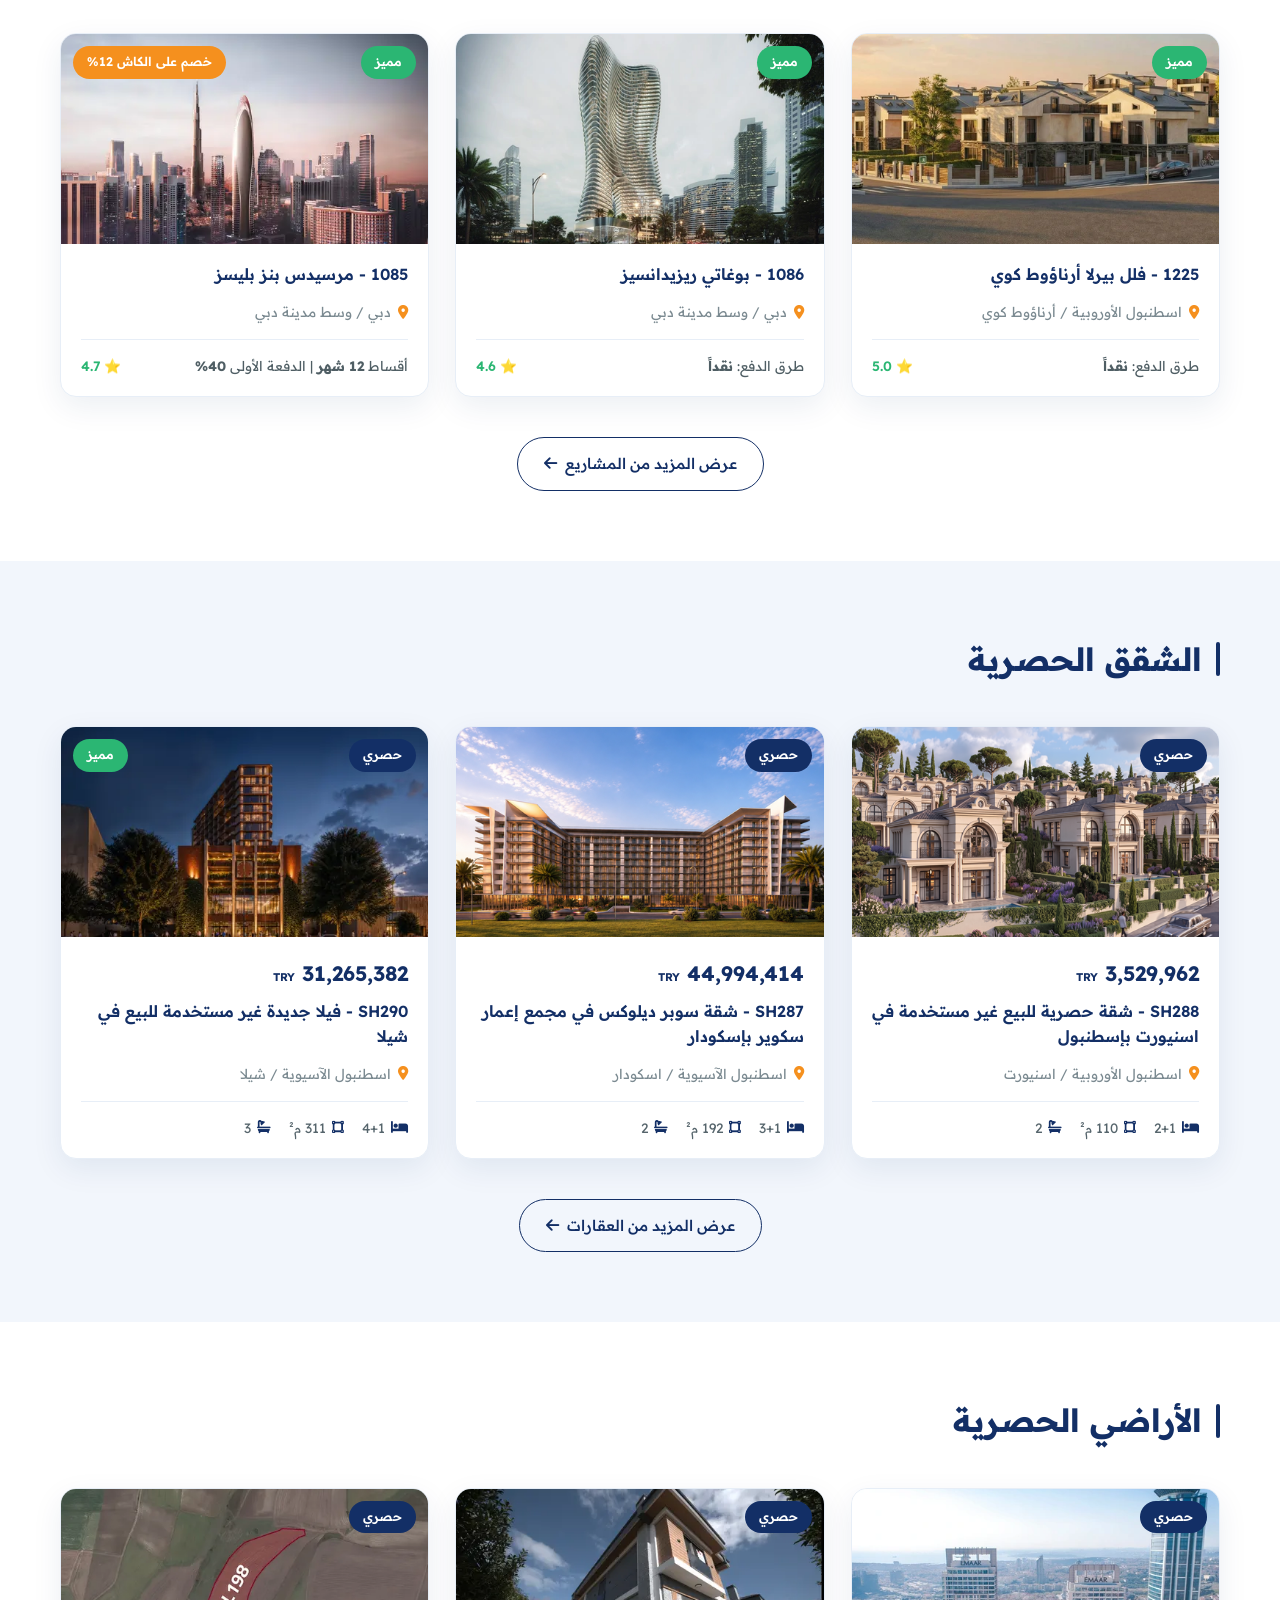
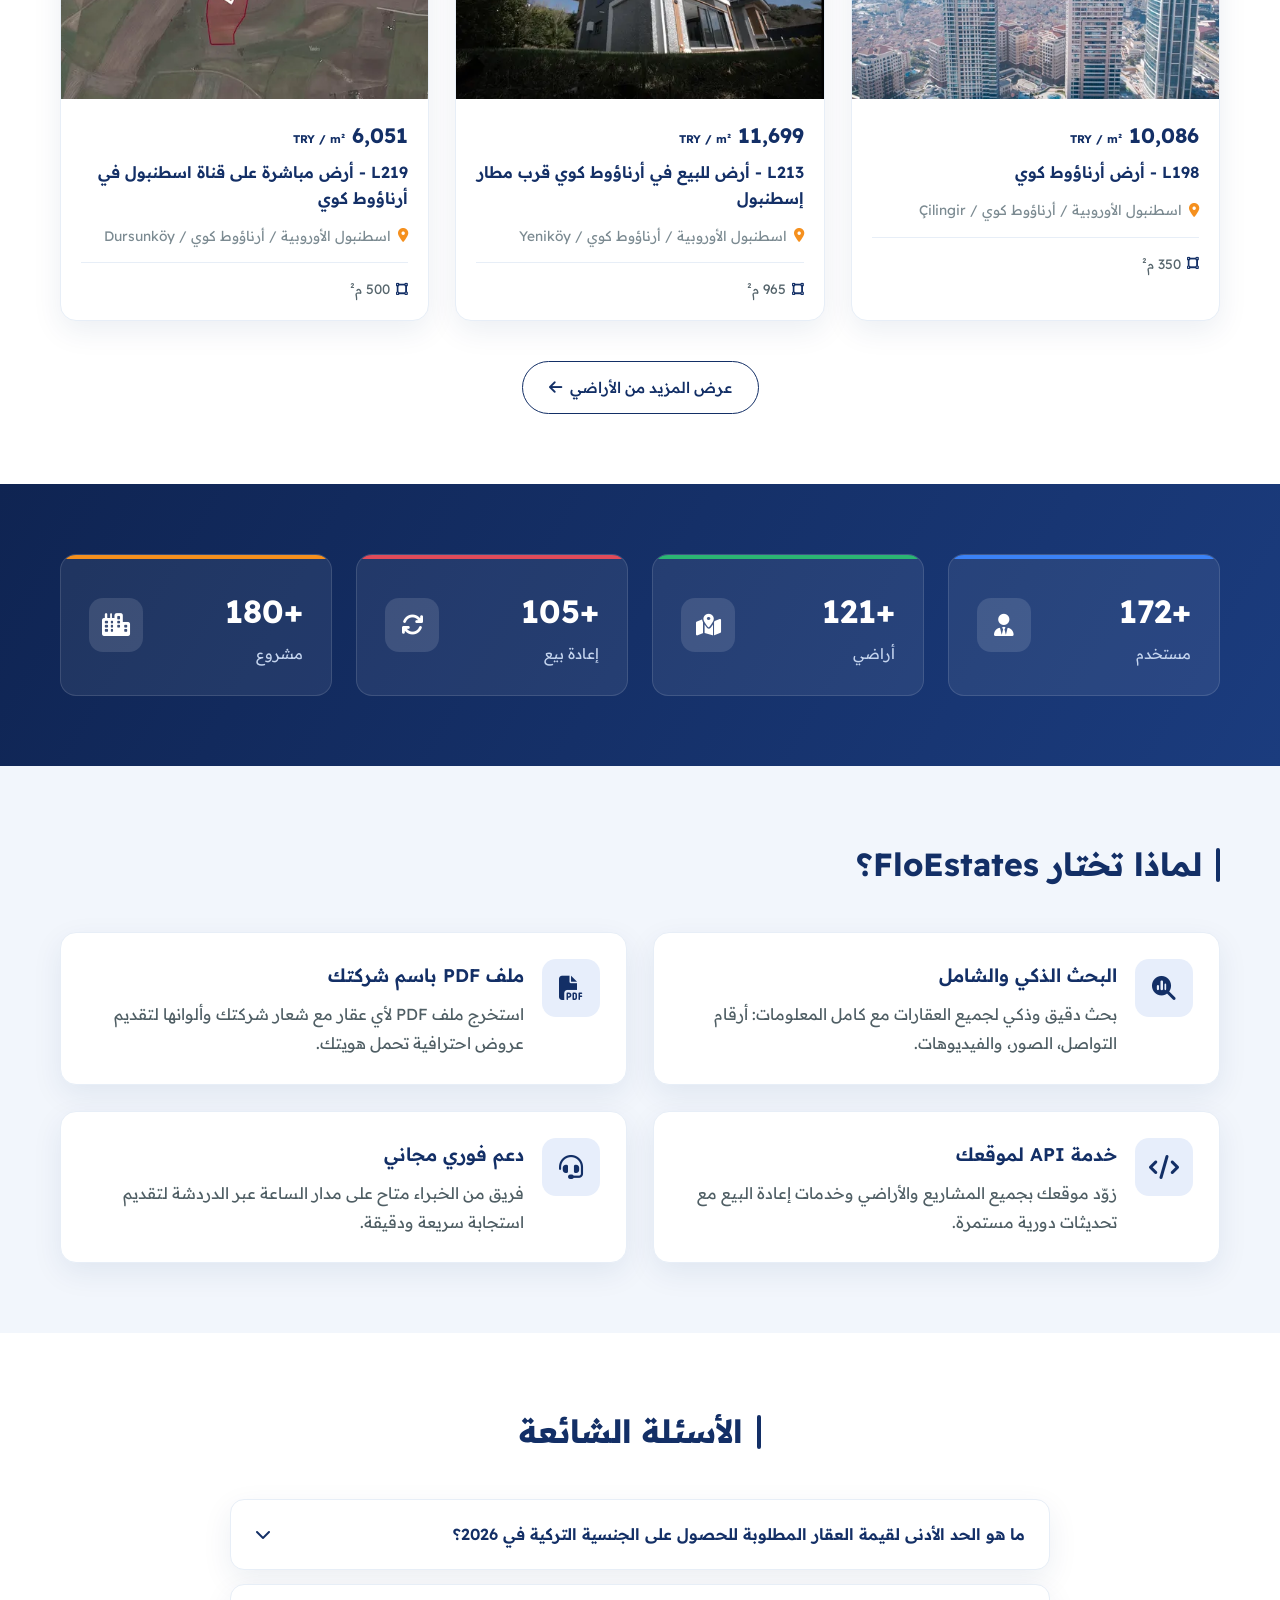
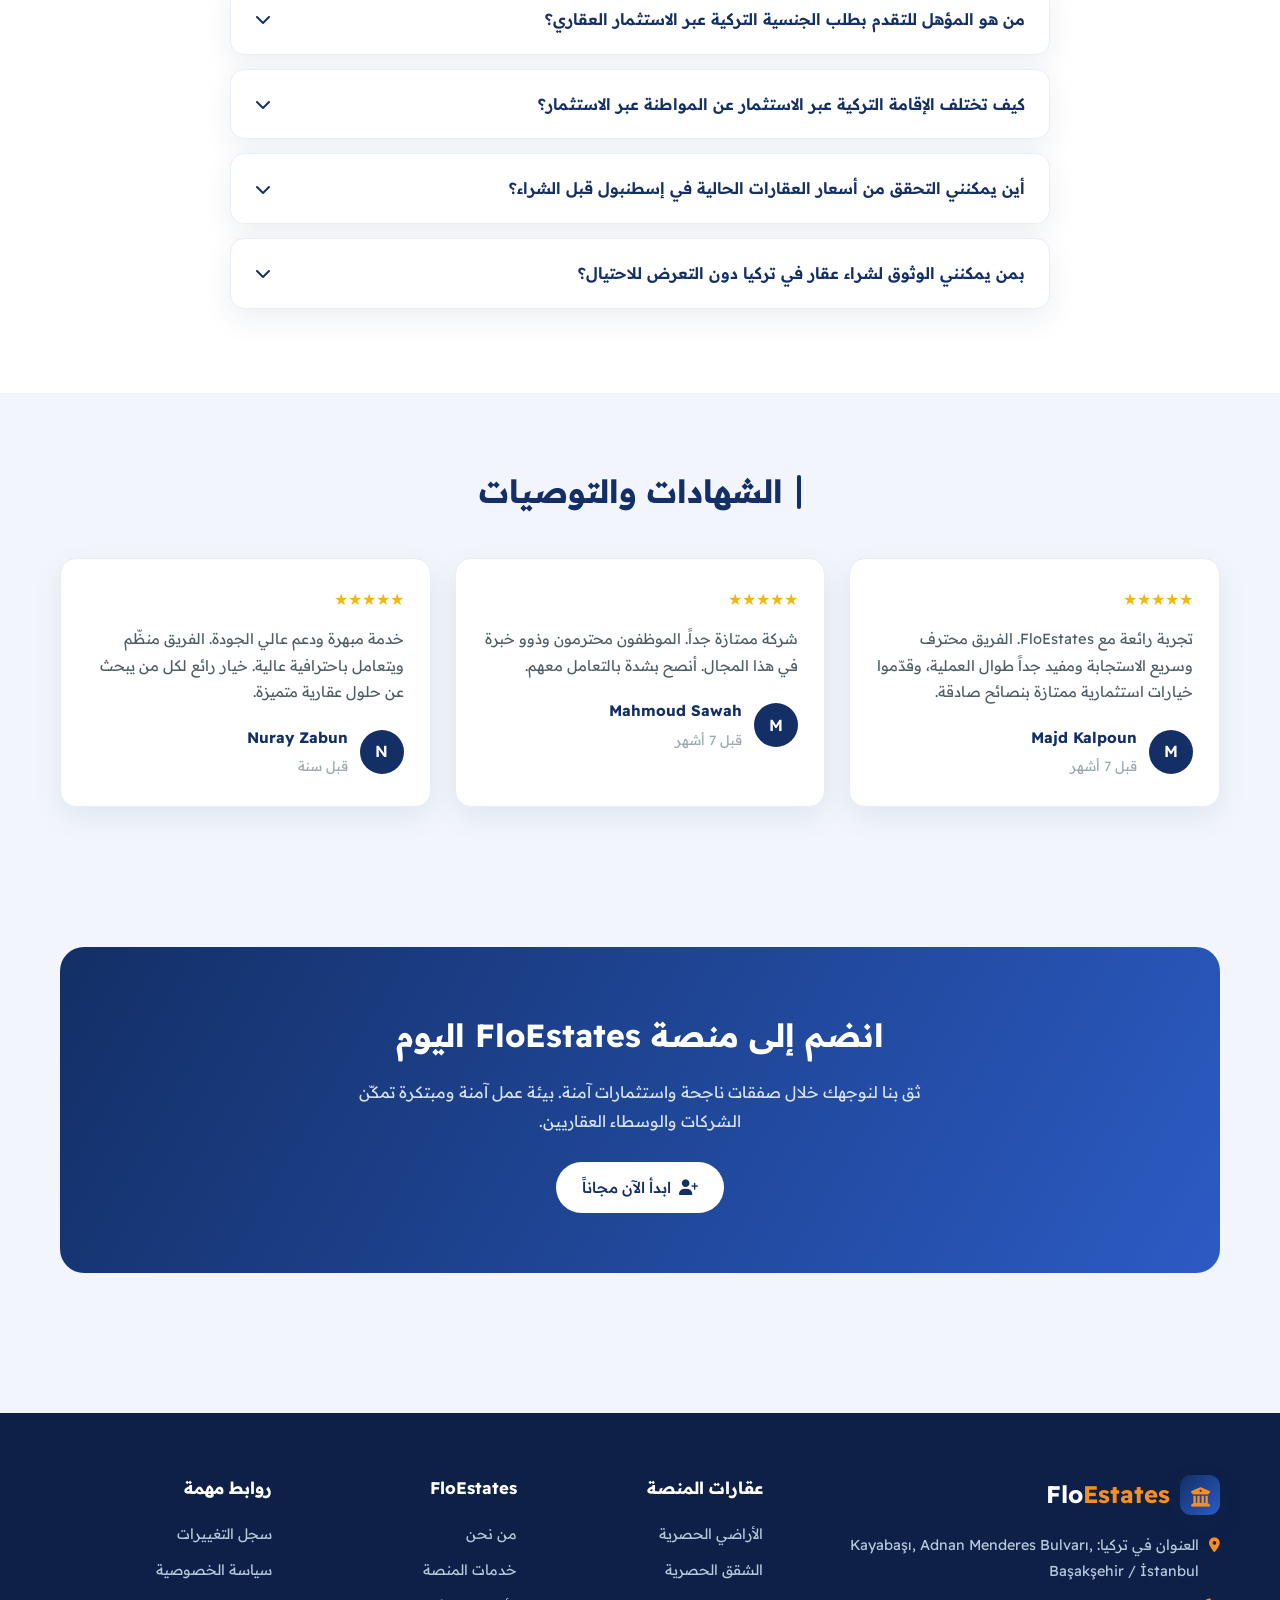
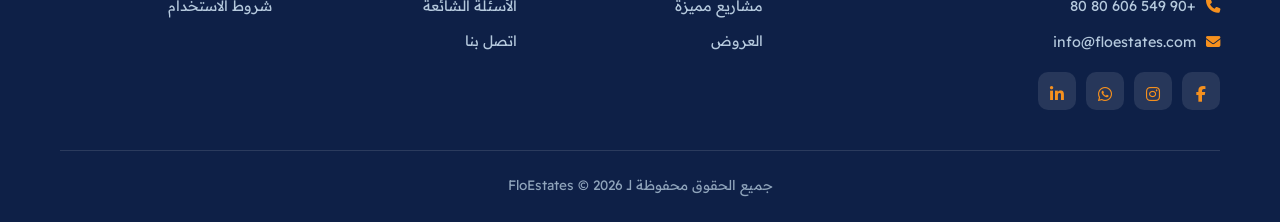
==== commit 1f5e3553: "Add contact page and hero slider on homepage - contact.html: form, contact info cards, social links," ====
--- a/index.html
+++ b/index.html
@@ -11,18 +11,30 @@
 <link rel="stylesheet" href="https://cdnjs.cloudflare.com/ajax/libs/font-awesome/6.5.1/css/all.min.css">
 <link rel="stylesheet" href="assets/style.css">
 <style>
-  .hero{position:relative;min-height:560px;display:flex;align-items:center;color:#fff;overflow:hidden}
-  .hero::before{content:"";position:absolute;inset:0;background:linear-gradient(90deg,rgba(10,22,50,.92),rgba(13,30,66,.55)),url('assets/img/p13.webp') center/cover}
-  .hero-inner{position:relative;z-index:2;max-width:640px}
-  .hero h1{font-size:2.7rem;line-height:1.35;font-weight:700;margin-bottom:22px}
-  .hero p{font-size:1.12rem;color:#d7e2f3;margin-bottom:30px;font-weight:300}
-  .hero .btn.lg{padding:15px 34px;font-size:1.05rem}
-  .hero-search{margin-top:34px;background:#fff;border-radius:16px;padding:10px;display:flex;gap:8px;box-shadow:var(--shadow-lg);flex-wrap:wrap}
-  .hero-search select,.hero-search input{flex:1;min-width:120px;border:none;background:#f4f7fc;color:var(--text);font-family:inherit;padding:13px 16px;border-radius:10px;font-size:.92rem}
+  .hero-slider{position:relative;height:600px;overflow:hidden}
+  .slide{position:absolute;inset:0;opacity:0;transition:opacity 1.1s ease;display:flex;align-items:center;pointer-events:none}
+  .slide.active{opacity:1;pointer-events:auto}
+  .slide::before{content:"";position:absolute;inset:0;z-index:0;background:linear-gradient(90deg,rgba(10,22,50,.92),rgba(13,30,66,.5)),var(--img) center/cover;transform:scale(1.08);transition:transform 7s ease}
+  .slide.active::before{transform:scale(1)}
+  .slide-inner{position:relative;z-index:2;color:#fff;max-width:650px}
+  .slide-inner .tagline{display:inline-block;background:rgba(245,144,30,.2);color:#ffd9b0;border:1px solid rgba(245,144,30,.4);padding:6px 16px;border-radius:30px;font-size:.85rem;margin-bottom:18px}
+  .slide h1{font-size:2.7rem;line-height:1.35;font-weight:700;margin-bottom:20px}
+  .slide p{font-size:1.12rem;color:#d7e2f3;margin-bottom:28px;font-weight:300}
+  .slide .btn.lg{padding:15px 34px;font-size:1.05rem}
+  .slider-arrow{position:absolute;top:45%;transform:translateY(-50%);z-index:6;width:50px;height:50px;border-radius:50%;background:rgba(255,255,255,.15);border:1px solid rgba(255,255,255,.35);color:#fff;display:grid;place-items:center;cursor:pointer;backdrop-filter:blur(4px);transition:.25s;font-size:1.05rem}
+  .slider-arrow:hover{background:var(--orange);border-color:var(--orange)}
+  .slider-arrow.prev{right:24px}
+  .slider-arrow.next{left:24px}
+  .slider-dots{position:absolute;bottom:34px;left:0;right:0;display:flex;gap:10px;justify-content:center;z-index:6}
+  .slider-dots button{width:12px;height:12px;border-radius:50%;border:none;background:rgba(255,255,255,.45);cursor:pointer;transition:.25s;padding:0}
+  .slider-dots button.active{background:var(--orange);width:32px;border-radius:6px}
+  .search-band{position:relative;z-index:10;margin-top:-46px}
+  .hero-search{background:#fff;border-radius:16px;padding:10px;display:flex;gap:8px;box-shadow:var(--shadow-lg);flex-wrap:wrap}
+  .hero-search select,.hero-search input{flex:1;min-width:120px;border:none;background:#f4f7fc;color:var(--text);font-family:inherit;padding:14px 16px;border-radius:10px;font-size:.92rem}
   .hero-search .btn{border-radius:10px}
   .intro{background:#fff;border-bottom:1px solid var(--border)}
-  @media(max-width:980px){.hero h1{font-size:2rem}}
-  @media(max-width:560px){.hero h1{font-size:1.7rem}}
+  @media(max-width:980px){.hero-slider{height:520px}.slide h1{font-size:2rem}}
+  @media(max-width:560px){.hero-slider{height:500px}.slide h1{font-size:1.6rem}.slide p{font-size:1rem}.slider-arrow{width:40px;height:40px}}
 </style>
 </head>
 <body>
@@ -48,11 +60,46 @@
   </div>
 </header>
 
-<section class="hero">
-  <div class="wrap hero-inner">
-    <h1>شريكك الاستراتيجي لنشاط عقاري أكثر نمواً ونجاحاً</h1>
-    <p>تبحث عن المشاريع العقارية المرموقة، أو فرص إعادة البيع المتميزة، أو الاستثمار في الأراضي القابلة للإعمار؟ نوفر لك تغطية شاملة تلبي تطلعاتك وتضمن لك التفوق في السوق.</p>
-    <a href="projects.html" class="btn lg"><i class="fa-solid fa-magnifying-glass"></i> استكشف العقارات</a>
+<section class="hero-slider" id="heroSlider">
+  <div class="slide active" style="--img:url('assets/img/p13.webp')">
+    <div class="wrap slide-inner">
+      <span class="tagline">منصتك العقارية الأولى</span>
+      <h1>شريكك الاستراتيجي لنشاط عقاري أكثر نمواً ونجاحاً</h1>
+      <p>تبحث عن المشاريع العقارية المرموقة، أو فرص إعادة البيع المتميزة، أو الاستثمار في الأراضي القابلة للإعمار؟ نوفر لك تغطية شاملة تضمن لك التفوق في السوق.</p>
+      <a href="projects.html" class="btn lg"><i class="fa-solid fa-magnifying-glass"></i> استكشف العقارات</a>
+    </div>
+  </div>
+  <div class="slide" style="--img:url('assets/img/p2.webp')">
+    <div class="wrap slide-inner">
+      <span class="tagline">مشاريع مميزة في تركيا ودبي</span>
+      <h1>استثمر في أرقى المشاريع العقارية الجديدة</h1>
+      <p>مشاريع سكنية وتجارية معتمدة بأسعار تنافسية وخطط دفع مرنة وخصومات حصرية على الدفع النقدي، في أفضل مواقع إسطنبول ودبي.</p>
+      <a href="projects.html" class="btn lg"><i class="fa-solid fa-city"></i> تصفّح المشاريع</a>
+    </div>
+  </div>
+  <div class="slide" style="--img:url('assets/img/p20.webp')">
+    <div class="wrap slide-inner">
+      <span class="tagline">فلل وشقق حصرية</span>
+      <h1>عقارات حصرية مؤهلة للجنسية التركية</h1>
+      <p>فلل وشقق جاهزة غير مستخدمة بإطلالات مميزة وخصوصية عالية، مع ضمان حفظ الحقوق والسرية التامة في كل صفقة.</p>
+      <a href="resale.html" class="btn lg"><i class="fa-solid fa-key"></i> اكتشف العروض الحصرية</a>
+    </div>
+  </div>
+  <div class="slide" style="--img:url('assets/img/p7.webp')">
+    <div class="wrap slide-inner">
+      <span class="tagline">أراضٍ استثمارية</span>
+      <h1>أراضٍ قابلة للإعمار بمواقع استراتيجية</h1>
+      <p>أراضٍ قرب مطار إسطنبول وقناة إسطنبول بفرص استثمارية واعدة وعوائد مرتفعة، مع تعامل حصري يسهّل عليك إغلاق الصفقة.</p>
+      <a href="lands.html" class="btn lg"><i class="fa-solid fa-map-location-dot"></i> استعرض الأراضي</a>
+    </div>
+  </div>
+  <button class="slider-arrow prev" onclick="heroMove(-1)" aria-label="السابق"><i class="fa-solid fa-chevron-right"></i></button>
+  <button class="slider-arrow next" onclick="heroMove(1)" aria-label="التالي"><i class="fa-solid fa-chevron-left"></i></button>
+  <div class="slider-dots" id="heroDots"></div>
+</section>
+
+<div class="search-band">
+  <div class="wrap">
     <div class="hero-search">
       <select><option>نوع العقار</option><option>شقة</option><option>فيلا</option><option>أرض</option><option>مكتب</option></select>
       <select><option>المدينة</option><option>اسطنبول</option><option>دبي</option><option>أنقرة</option></select>
@@ -60,7 +107,7 @@
       <a href="projects.html" class="btn"><i class="fa-solid fa-magnifying-glass"></i> بحث</a>
     </div>
   </div>
-</section>
+</div>
 
 <section class="sec intro">
   <div class="wrap">
@@ -111,15 +158,15 @@
   <div class="wrap">
     <h2 class="sec-title">الشقق الحصرية</h2>
     <div class="grid-3">
-      <a href="resale.html" class="pcard">
+      <a href="property.html" class="pcard">
         <div class="ph"><span class="badge excl">حصري</span><img src="assets/img/p10.webp" alt=""></div>
         <div class="pbody"><div class="price">3,529,962 <small style="font-size:.7rem">TRY</small></div><h3>SH288 - شقة حصرية للبيع غير مستخدمة في اسنيورت بإسطنبول</h3><div class="loc"><i class="fa-solid fa-location-dot"></i> اسطنبول الأوروبية / اسنيورت</div><div class="specs"><span><i class="fa-solid fa-bed"></i> 2+1</span><span><i class="fa-solid fa-vector-square"></i> 110 م²</span><span><i class="fa-solid fa-bath"></i> 2</span></div></div>
       </a>
-      <a href="resale.html" class="pcard">
+      <a href="property.html" class="pcard">
         <div class="ph"><span class="badge excl">حصري</span><img src="assets/img/p11.webp" alt=""></div>
         <div class="pbody"><div class="price">44,994,414 <small style="font-size:.7rem">TRY</small></div><h3>SH287 - شقة سوبر ديلوكس في مجمع إعمار سكوير بإسكودار</h3><div class="loc"><i class="fa-solid fa-location-dot"></i> اسطنبول الآسيوية / اسكودار</div><div class="specs"><span><i class="fa-solid fa-bed"></i> 3+1</span><span><i class="fa-solid fa-vector-square"></i> 192 م²</span><span><i class="fa-solid fa-bath"></i> 2</span></div></div>
       </a>
-      <a href="resale.html" class="pcard">
+      <a href="property.html" class="pcard">
         <div class="ph"><span class="badge excl">حصري</span><span class="badge feat" style="right:auto;left:12px">مميز</span><img src="assets/img/p12.webp" alt=""></div>
         <div class="pbody"><div class="price">31,265,382 <small style="font-size:.7rem">TRY</small></div><h3>SH290 - فيلا جديدة غير مستخدمة للبيع في شيلا</h3><div class="loc"><i class="fa-solid fa-location-dot"></i> اسطنبول الآسيوية / شيلا</div><div class="specs"><span><i class="fa-solid fa-bed"></i> 4+1</span><span><i class="fa-solid fa-vector-square"></i> 311 م²</span><span><i class="fa-solid fa-bath"></i> 3</span></div></div>
       </a>
@@ -239,5 +286,18 @@
 <a href="#" class="wa" title="تواصل عبر واتساب"><i class="fa-brands fa-whatsapp"></i></a>
 
 <script src="assets/app.js"></script>
+<script>
+  (function(){
+    const slides=[...document.querySelectorAll('#heroSlider .slide')];
+    const dotsBox=document.getElementById('heroDots');
+    let cur=0,timer;
+    slides.forEach((_,i)=>{const b=document.createElement('button');if(i===0)b.className='active';b.onclick=()=>go(i);dotsBox.appendChild(b);});
+    const dots=[...dotsBox.children];
+    function go(n){slides[cur].classList.remove('active');dots[cur].classList.remove('active');cur=(n+slides.length)%slides.length;slides[cur].classList.add('active');dots[cur].classList.add('active');reset();}
+    window.heroMove=d=>go(cur+d);
+    function reset(){clearInterval(timer);timer=setInterval(()=>go(cur+1),6000);}
+    reset();
+  })();
+</script>
 </body>
 </html>
--- a/assets/style.css
+++ b/assets/style.css
@@ -180,3 +180,65 @@
   .intro-grid,.cat-grid,.grid-3,.stats-grid,.feat-grid,.test-grid,.foot-grid,.vm-grid{grid-template-columns:1fr}
   .sec-title{font-size:1.5rem}
 }
+
+/* ===== property detail ===== */
+.detail-head{display:flex;justify-content:space-between;align-items:flex-start;gap:20px;flex-wrap:wrap;margin:26px 0 20px}
+.detail-head h1{color:var(--heading);font-size:1.7rem;font-weight:700;line-height:1.5;margin-bottom:10px;max-width:760px}
+.detail-head .loc{font-size:.95rem;margin-bottom:0}
+.detail-badges{display:flex;gap:8px;flex-wrap:wrap;margin-bottom:12px}
+.chip{background:#e7eefb;color:var(--navy);padding:5px 14px;border-radius:20px;font-size:.78rem;font-weight:600}
+.chip.g{background:#e3f6ee;color:var(--green)} .chip.o{background:#fdeedd;color:var(--orange)}
+.detail-price{text-align:left}
+.detail-price .p{color:var(--navy);font-weight:700;font-size:1.9rem}
+.detail-price .ref{color:#9aa7ad;font-size:.85rem}
+
+.gallery{display:grid;grid-template-columns:3fr 1fr;gap:14px}
+.gallery .main{border-radius:16px;overflow:hidden;height:440px;box-shadow:var(--shadow)}
+.gallery .main img{width:100%;height:100%;object-fit:cover}
+.gallery .thumbs{display:flex;flex-direction:column;gap:14px;overflow:hidden}
+.gallery .thumbs img{width:100%;height:102px;object-fit:cover;border-radius:12px;cursor:pointer;border:2px solid transparent;transition:.2s}
+.gallery .thumbs img:hover,.gallery .thumbs img.active{border-color:var(--navy);transform:scale(1.02)}
+
+.detail-grid{display:grid;grid-template-columns:1fr 360px;gap:34px;margin-top:40px;align-items:start}
+.quickbar{display:grid;grid-template-columns:repeat(4,1fr);gap:14px;background:#fff;border:1px solid var(--border);border-radius:16px;padding:22px;box-shadow:var(--shadow);margin-bottom:30px}
+.qitem{text-align:center}
+.qitem i{font-size:1.4rem;color:var(--navy);margin-bottom:6px}
+.qitem .v{font-weight:700;color:var(--heading)}
+.qitem .k{font-size:.8rem;color:#9aa7ad}
+.block{background:#fff;border:1px solid var(--border);border-radius:16px;padding:28px;box-shadow:var(--shadow);margin-bottom:26px}
+.block h2{color:var(--heading);font-size:1.3rem;margin-bottom:16px;display:flex;align-items:center;gap:12px}
+.block h2::after{content:"";width:4px;height:22px;background:var(--navy);border-radius:4px;order:-1}
+.amenities{display:grid;grid-template-columns:repeat(3,1fr);gap:14px;list-style:none}
+.amenities li{display:flex;align-items:center;gap:10px;font-size:.9rem}
+.amenities li i{color:var(--green)}
+.pay-table{width:100%;border-collapse:collapse}
+.pay-table td{padding:14px;border-bottom:1px solid var(--border);font-size:.92rem}
+.pay-table td:first-child{color:var(--heading);font-weight:600}
+.pay-table td:last-child{text-align:left;color:var(--navy);font-weight:700}
+.map-embed{border:0;width:100%;height:320px;border-radius:14px}
+
+.side-card{background:#fff;border:1px solid var(--border);border-radius:16px;padding:26px;box-shadow:var(--shadow);position:sticky;top:94px}
+.side-card .agent{display:flex;align-items:center;gap:14px;margin-bottom:20px;padding-bottom:20px;border-bottom:1px solid var(--border)}
+.side-card .agent .av{width:56px;height:56px;border-radius:50%;background:linear-gradient(135deg,var(--navy),#2b5bc4);color:#fff;display:grid;place-items:center;font-weight:700;font-size:1.3rem}
+.side-card .agent b{color:var(--heading);display:block}
+.side-card .agent small{color:#9aa7ad}
+.side-card .form-field{width:100%;background:#f4f7fc;border:1px solid var(--border);border-radius:10px;padding:12px 14px;margin-bottom:12px;font-family:inherit;font-size:.9rem;color:var(--text)}
+textarea.form-field{resize:vertical;min-height:90px}
+.side-card .btn{width:100%;justify-content:center;margin-bottom:10px}
+.btn-wa{background:#25d366}.btn-wa:hover{background:#1eb455}
+.btn-call{background:#fff;color:var(--navy);border:1.5px solid var(--navy)}.btn-call:hover{background:var(--navy);color:#fff}
+
+@media(max-width:980px){
+  .detail-grid{grid-template-columns:1fr}
+  .gallery{grid-template-columns:1fr}
+  .gallery .main{height:300px}
+  .gallery .thumbs{flex-direction:row}
+  .gallery .thumbs img{width:90px;height:70px}
+  .side-card{position:static}
+  .amenities{grid-template-columns:repeat(2,1fr)}
+}
+@media(max-width:560px){
+  .quickbar{grid-template-columns:repeat(2,1fr)}
+  .amenities{grid-template-columns:1fr}
+  .detail-head h1{font-size:1.4rem}
+}
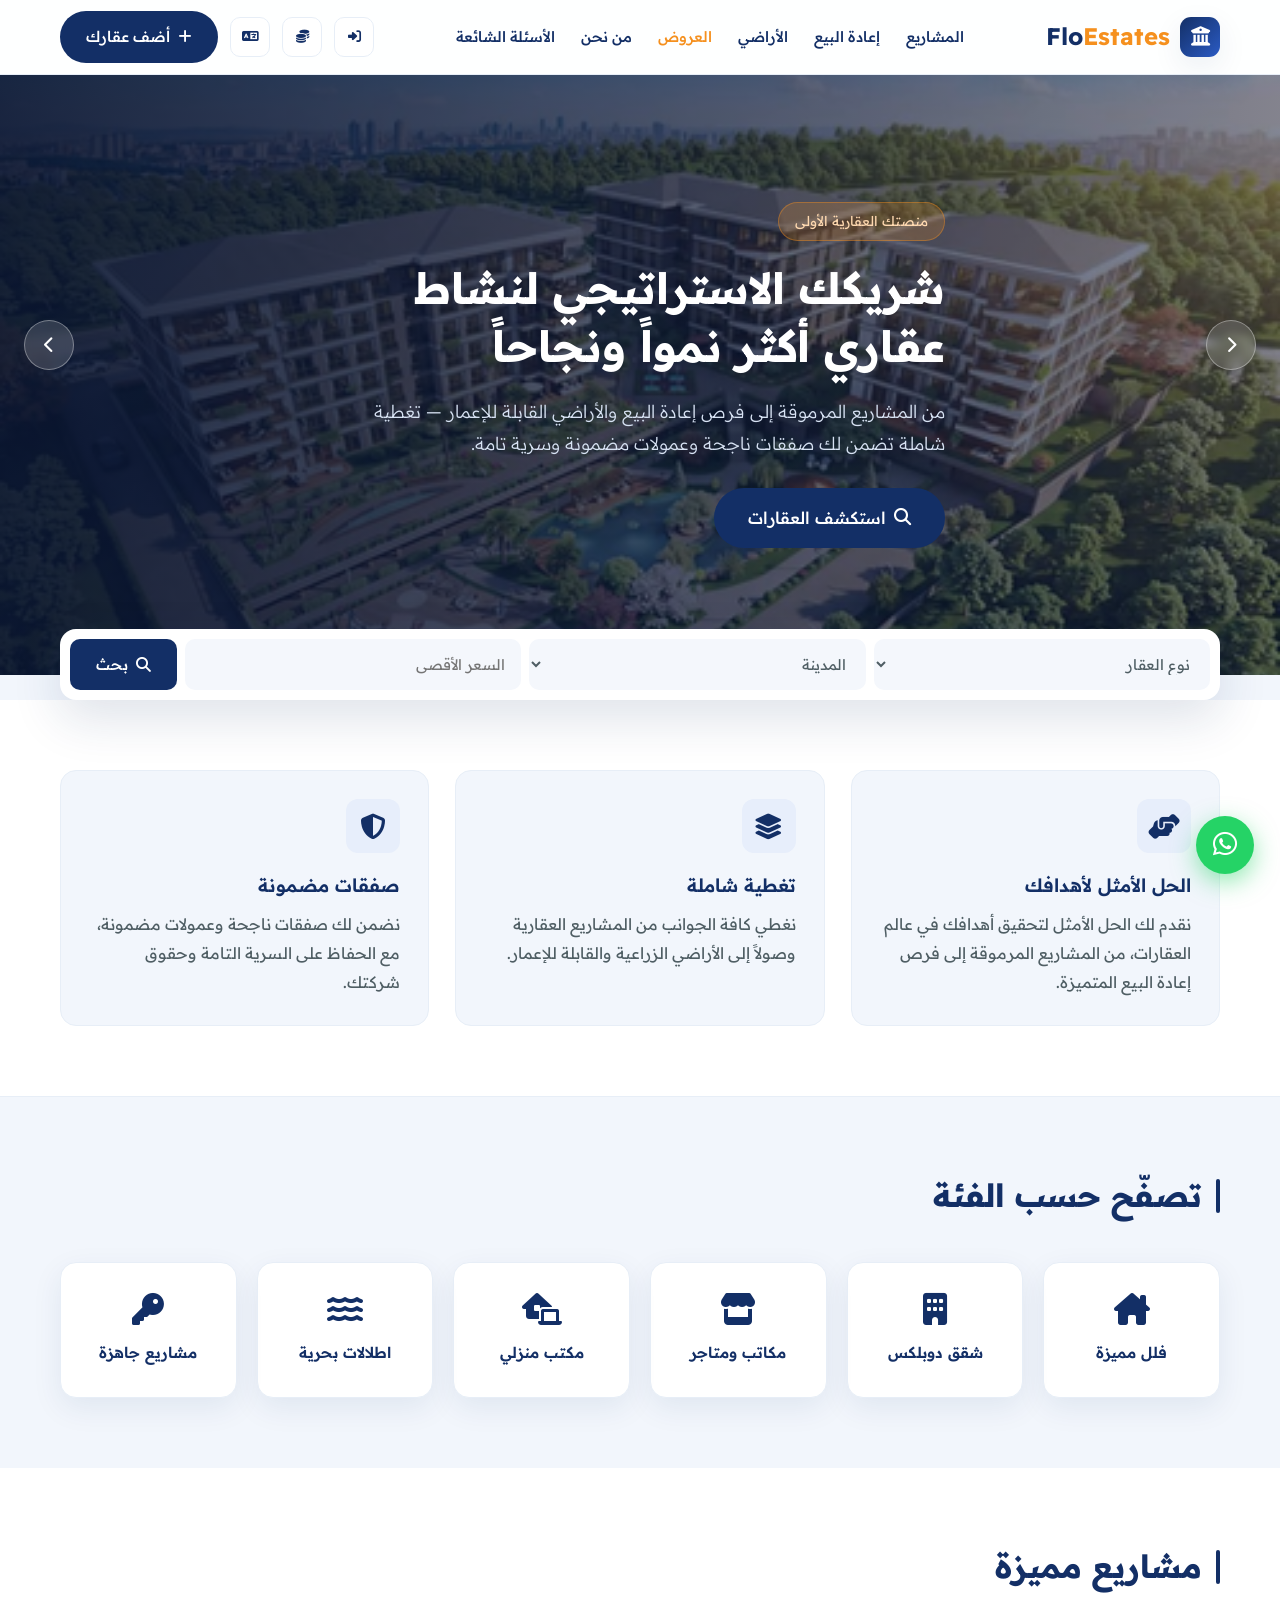
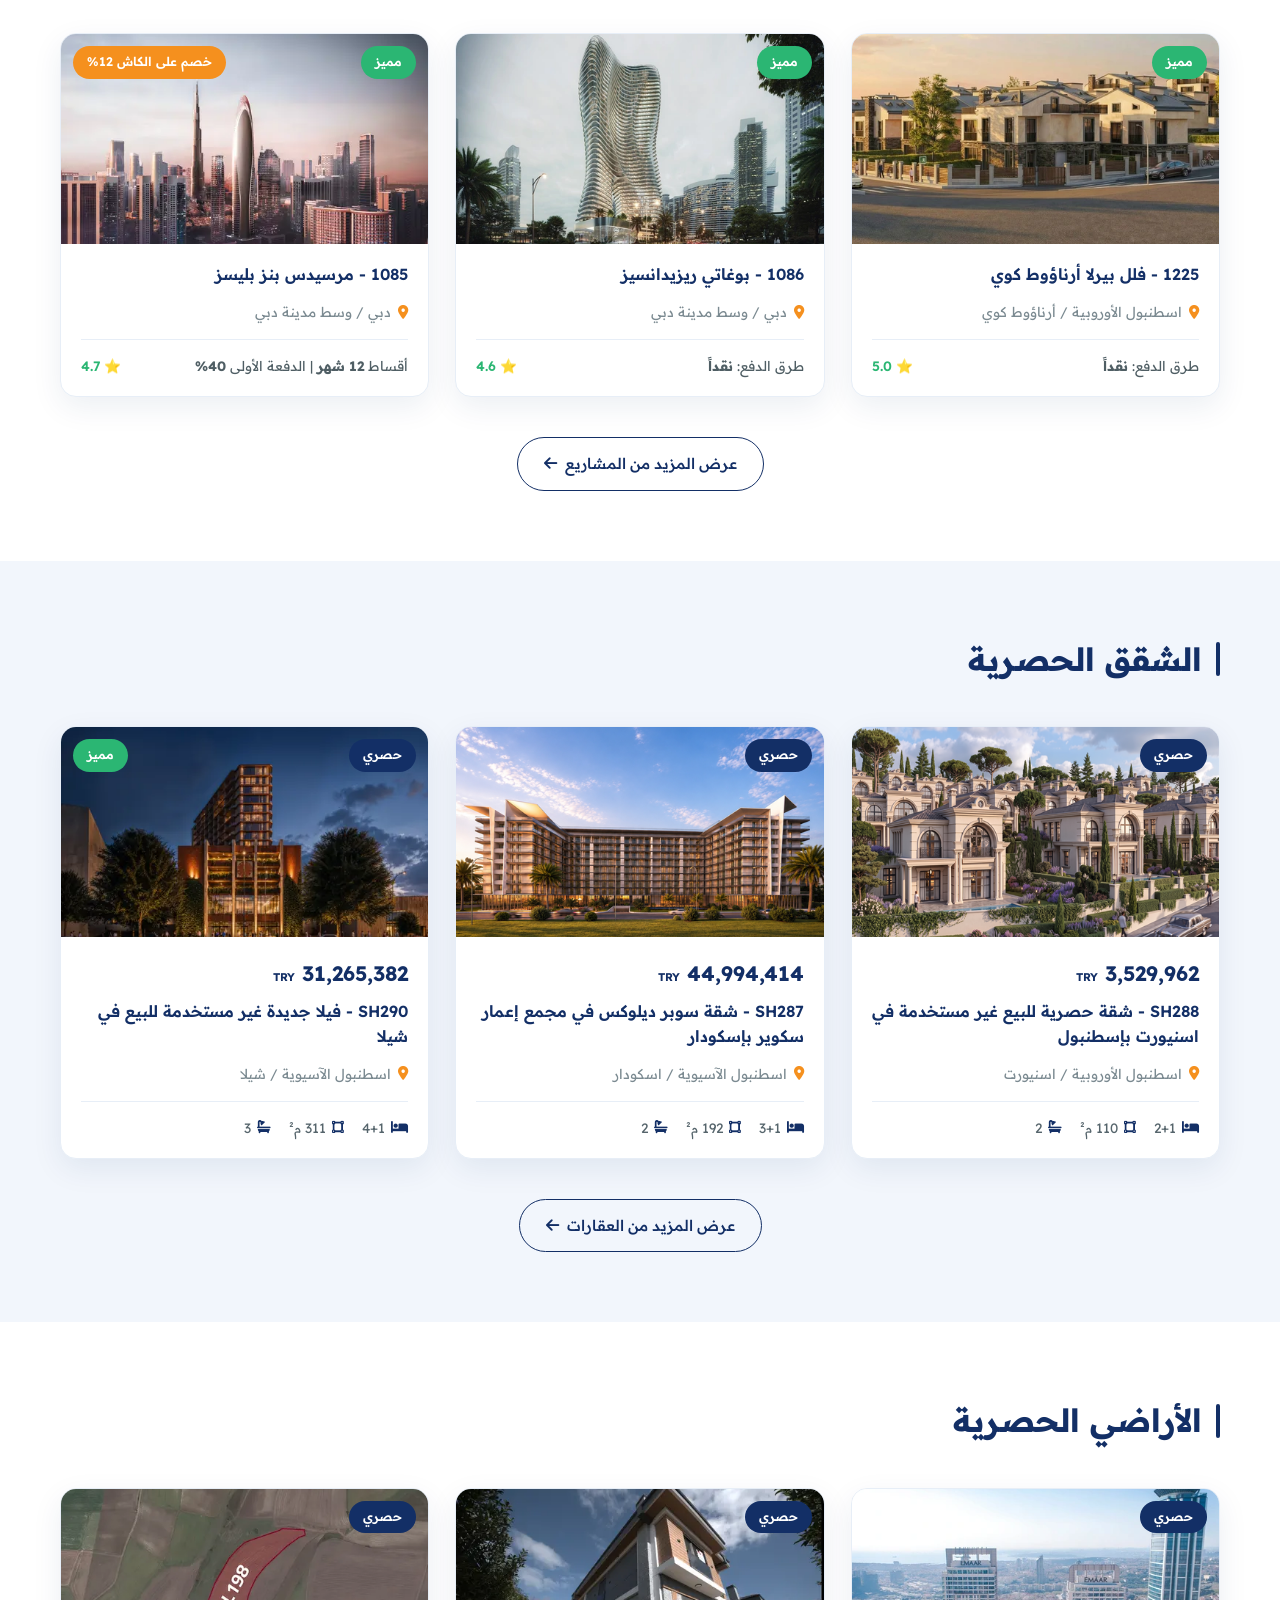
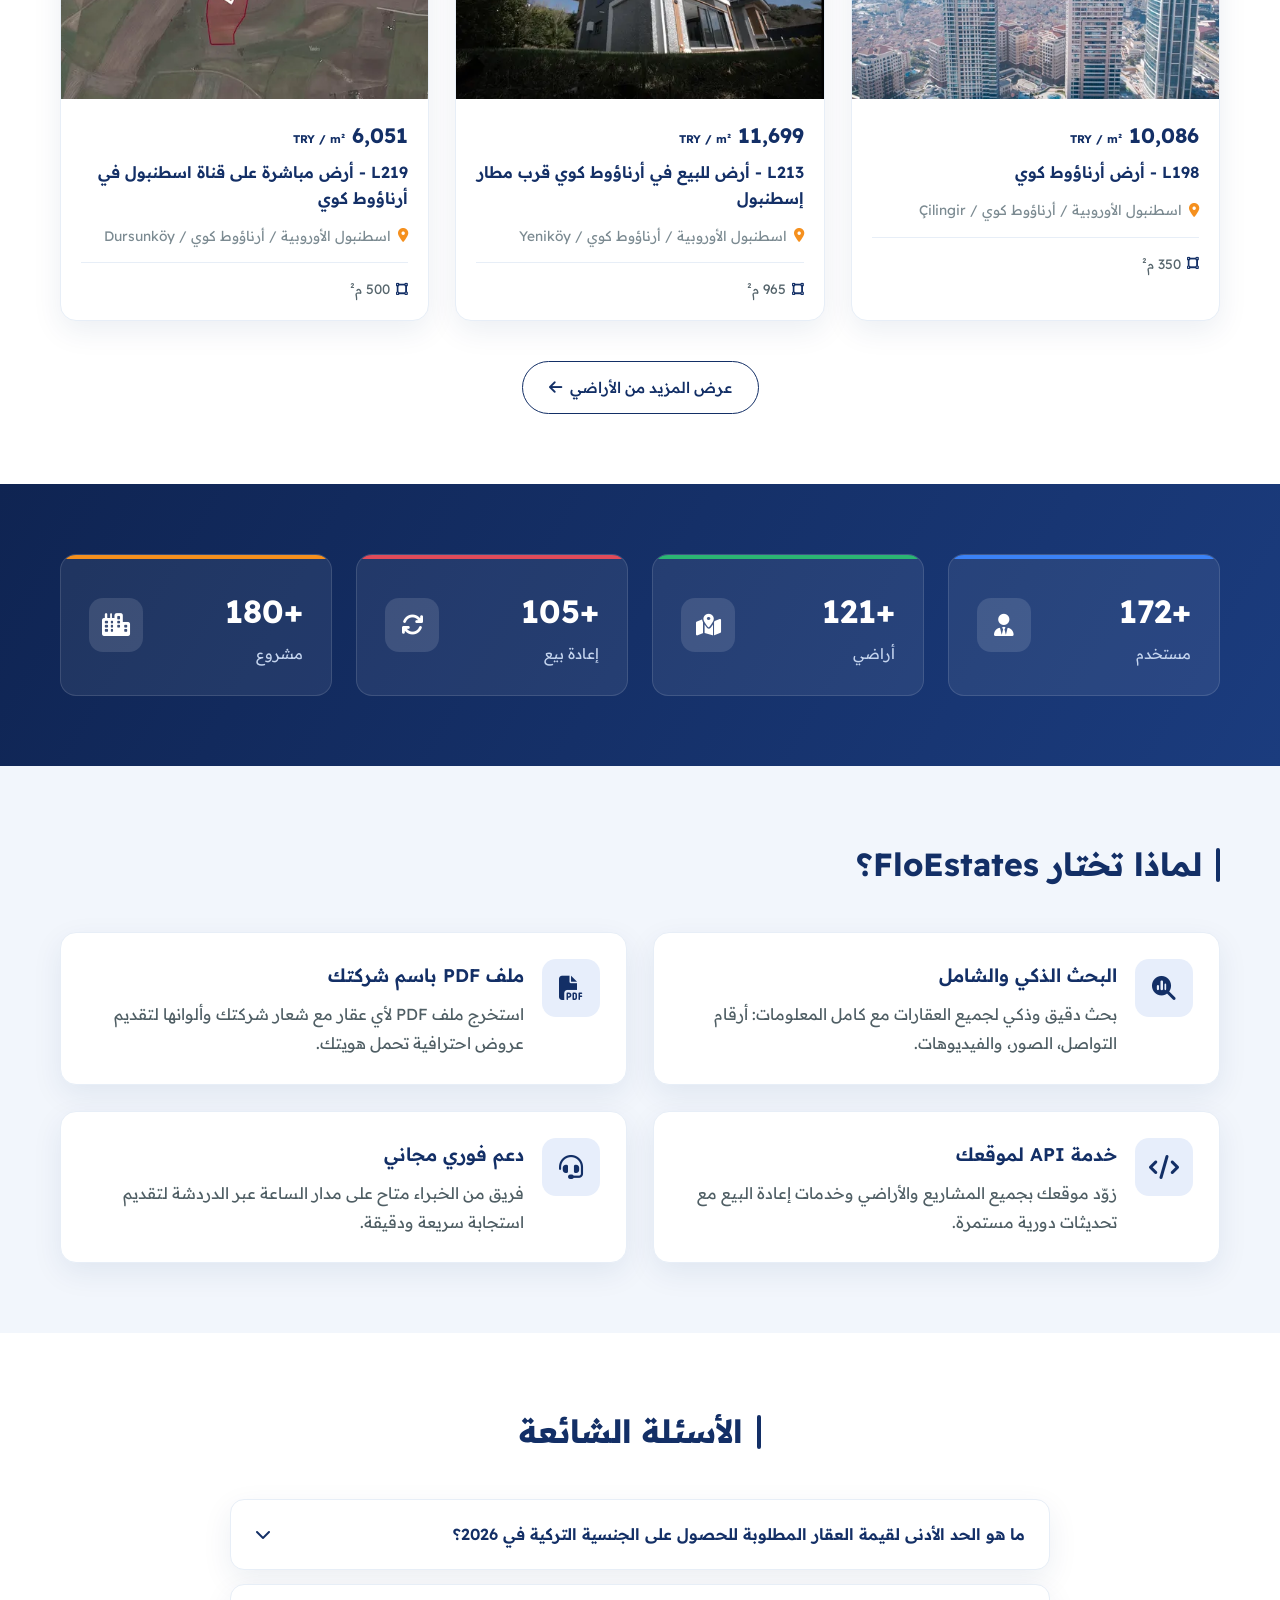
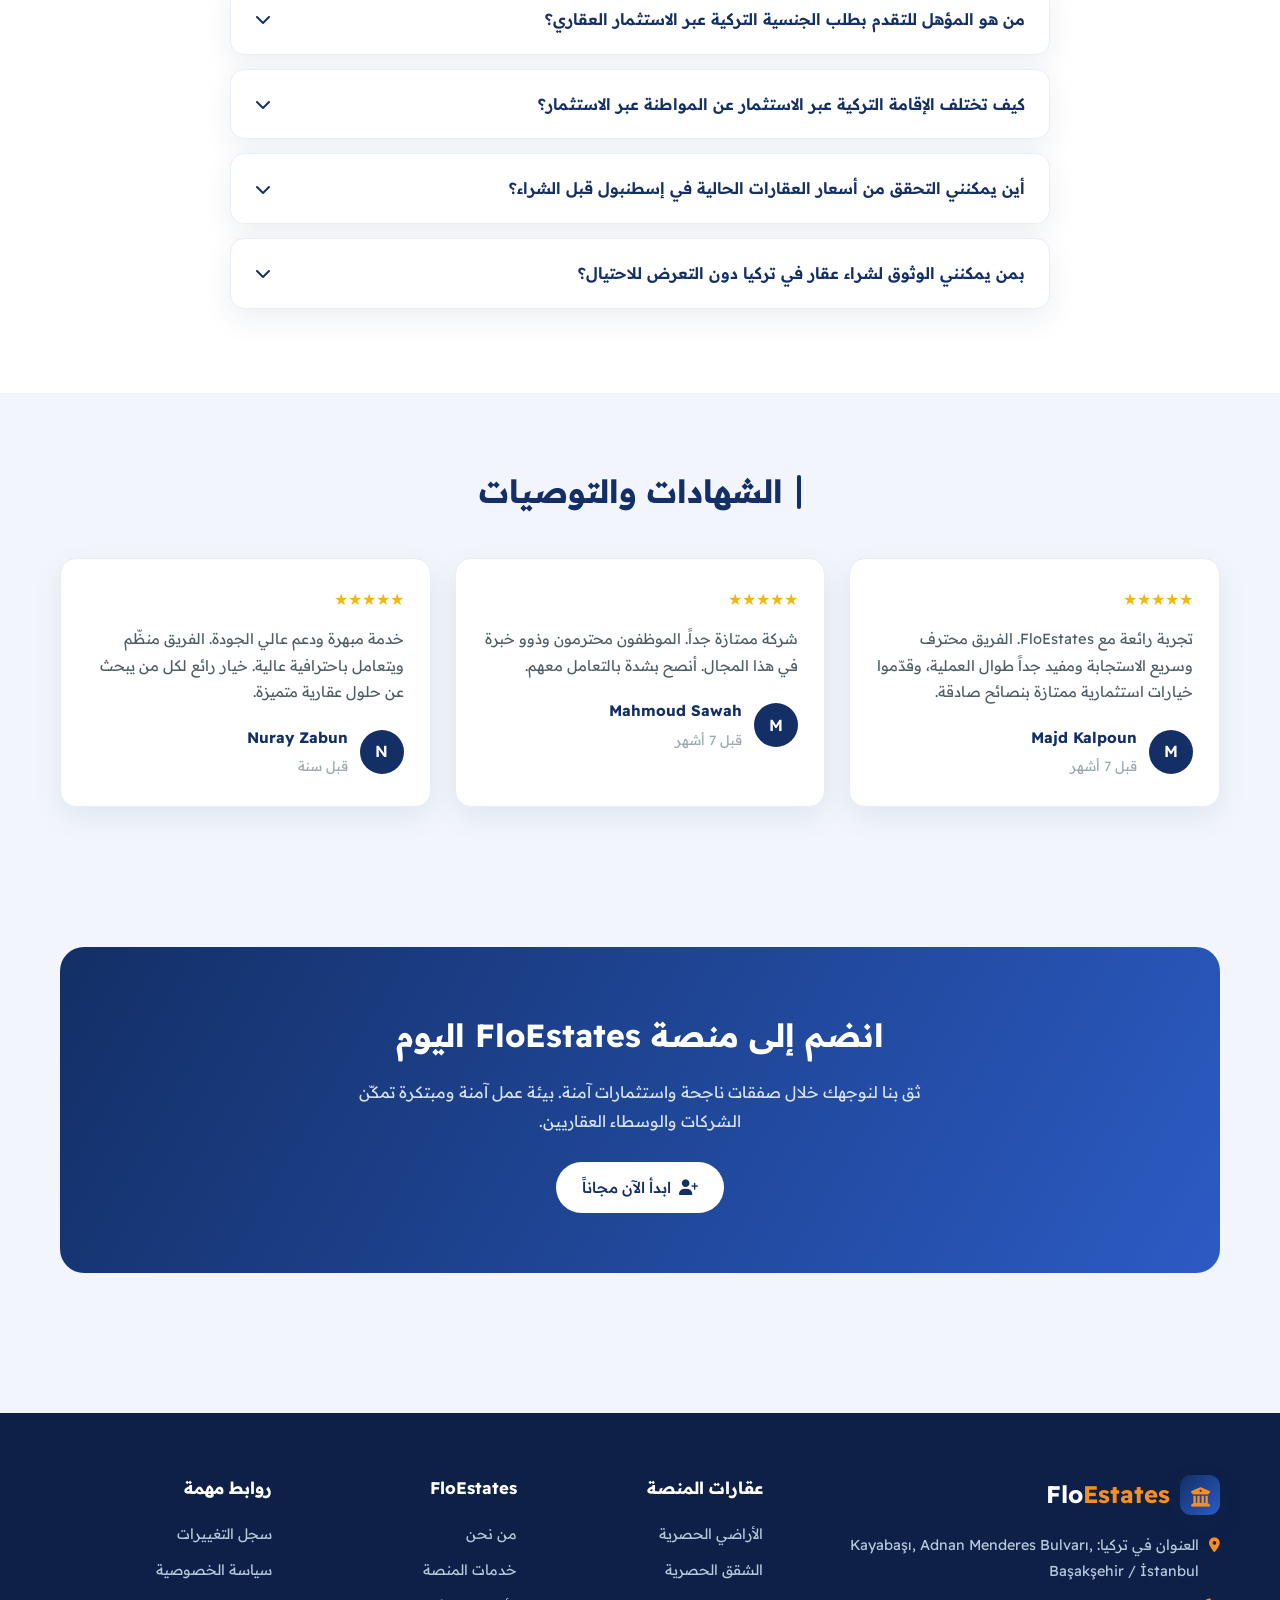
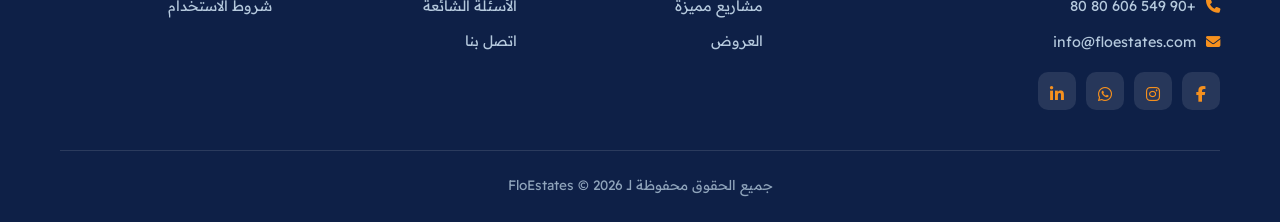
==== commit 69875abe: "Refine hero slider: 3 slides, improved images and copy - Reduce to 3 strongest slides (dots auto-gen" ====
--- a/index.html
+++ b/index.html
@@ -65,7 +65,7 @@
     <div class="wrap slide-inner">
       <span class="tagline">منصتك العقارية الأولى</span>
       <h1>شريكك الاستراتيجي لنشاط عقاري أكثر نمواً ونجاحاً</h1>
-      <p>تبحث عن المشاريع العقارية المرموقة، أو فرص إعادة البيع المتميزة، أو الاستثمار في الأراضي القابلة للإعمار؟ نوفر لك تغطية شاملة تضمن لك التفوق في السوق.</p>
+      <p>من المشاريع المرموقة إلى فرص إعادة البيع والأراضي القابلة للإعمار — تغطية شاملة تضمن لك صفقات ناجحة وعمولات مضمونة وسرية تامة.</p>
       <a href="projects.html" class="btn lg"><i class="fa-solid fa-magnifying-glass"></i> استكشف العقارات</a>
     </div>
   </div>
@@ -73,24 +73,16 @@
     <div class="wrap slide-inner">
       <span class="tagline">مشاريع مميزة في تركيا ودبي</span>
       <h1>استثمر في أرقى المشاريع العقارية الجديدة</h1>
-      <p>مشاريع سكنية وتجارية معتمدة بأسعار تنافسية وخطط دفع مرنة وخصومات حصرية على الدفع النقدي، في أفضل مواقع إسطنبول ودبي.</p>
+      <p>مشاريع معتمدة بأسعار تنافسية وخطط دفع مرنة وخصومات حصرية على الدفع النقدي، في أفضل مواقع إسطنبول ودبي.</p>
       <a href="projects.html" class="btn lg"><i class="fa-solid fa-city"></i> تصفّح المشاريع</a>
     </div>
   </div>
-  <div class="slide" style="--img:url('assets/img/p20.webp')">
+  <div class="slide" style="--img:url('assets/img/p12.webp')">
     <div class="wrap slide-inner">
       <span class="tagline">فلل وشقق حصرية</span>
       <h1>عقارات حصرية مؤهلة للجنسية التركية</h1>
       <p>فلل وشقق جاهزة غير مستخدمة بإطلالات مميزة وخصوصية عالية، مع ضمان حفظ الحقوق والسرية التامة في كل صفقة.</p>
       <a href="resale.html" class="btn lg"><i class="fa-solid fa-key"></i> اكتشف العروض الحصرية</a>
-    </div>
-  </div>
-  <div class="slide" style="--img:url('assets/img/p7.webp')">
-    <div class="wrap slide-inner">
-      <span class="tagline">أراضٍ استثمارية</span>
-      <h1>أراضٍ قابلة للإعمار بمواقع استراتيجية</h1>
-      <p>أراضٍ قرب مطار إسطنبول وقناة إسطنبول بفرص استثمارية واعدة وعوائد مرتفعة، مع تعامل حصري يسهّل عليك إغلاق الصفقة.</p>
-      <a href="lands.html" class="btn lg"><i class="fa-solid fa-map-location-dot"></i> استعرض الأراضي</a>
     </div>
   </div>
   <button class="slider-arrow prev" onclick="heroMove(-1)" aria-label="السابق"><i class="fa-solid fa-chevron-right"></i></button>
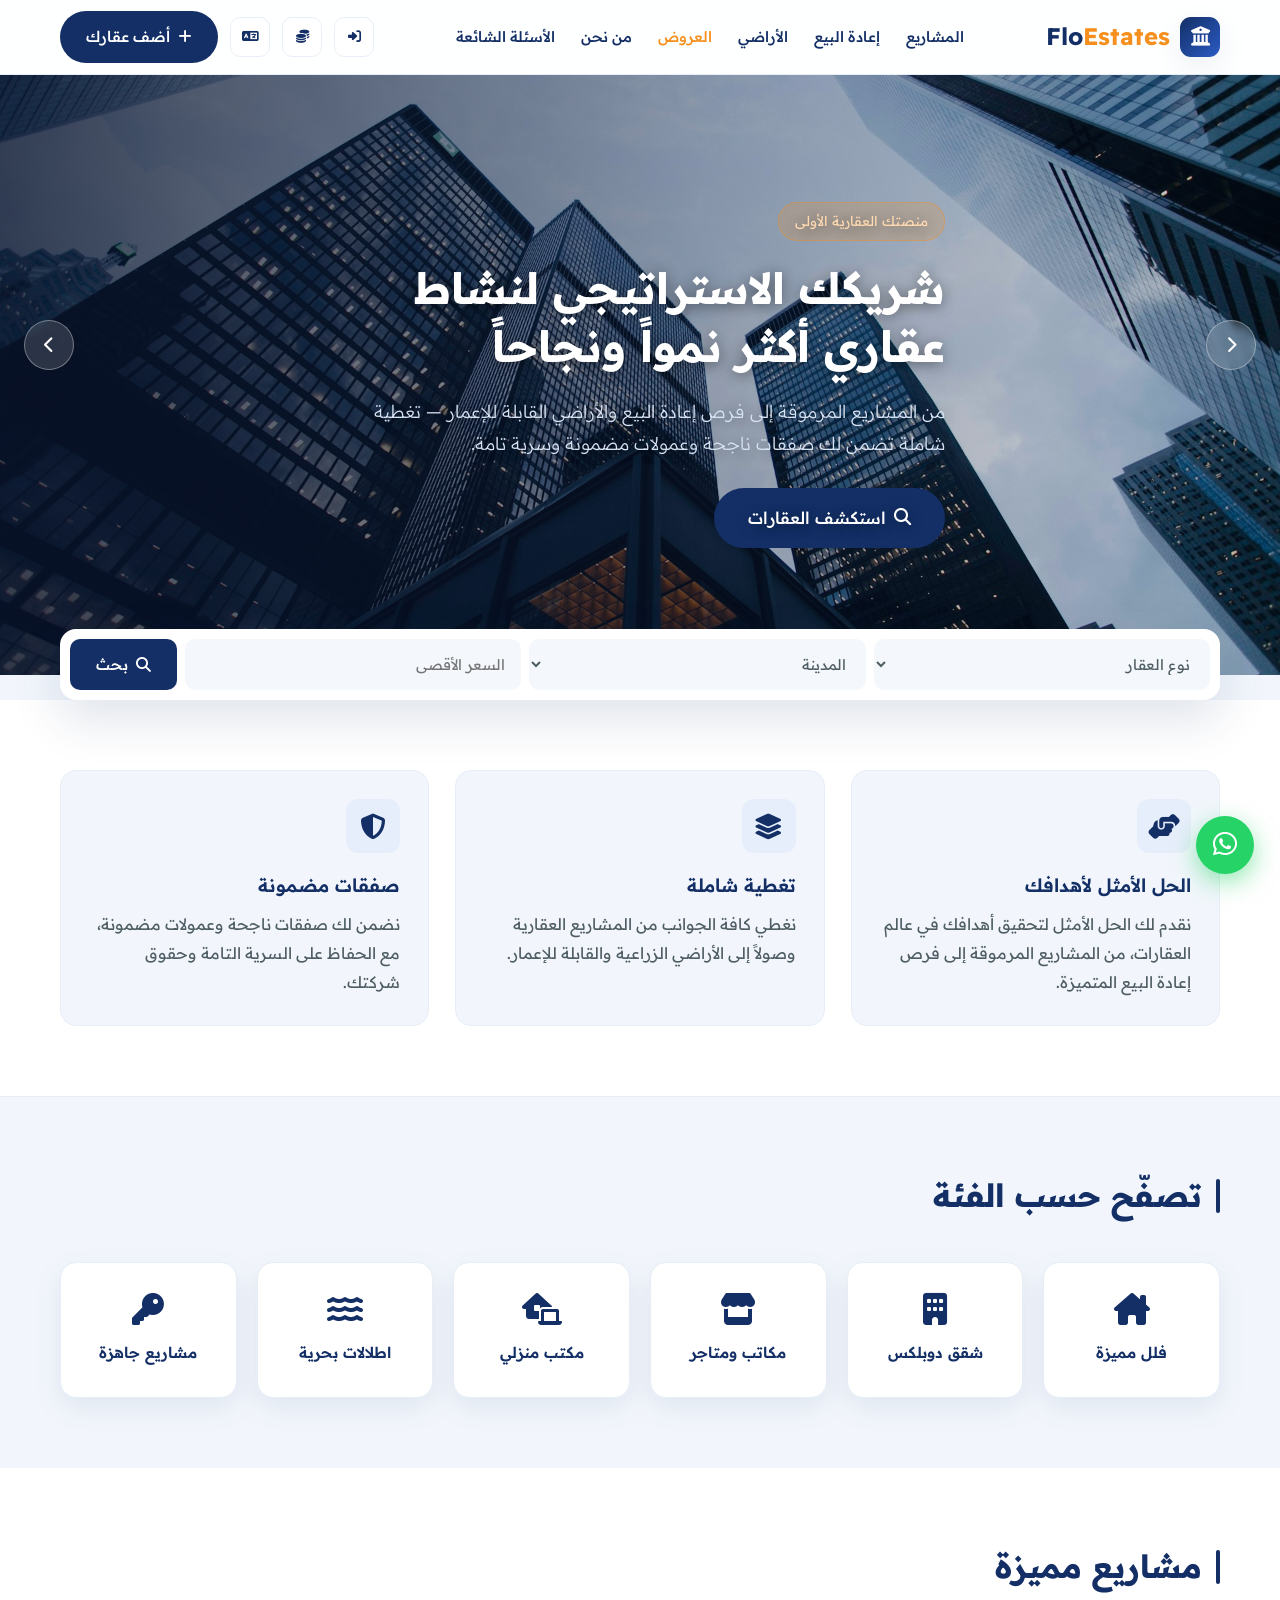
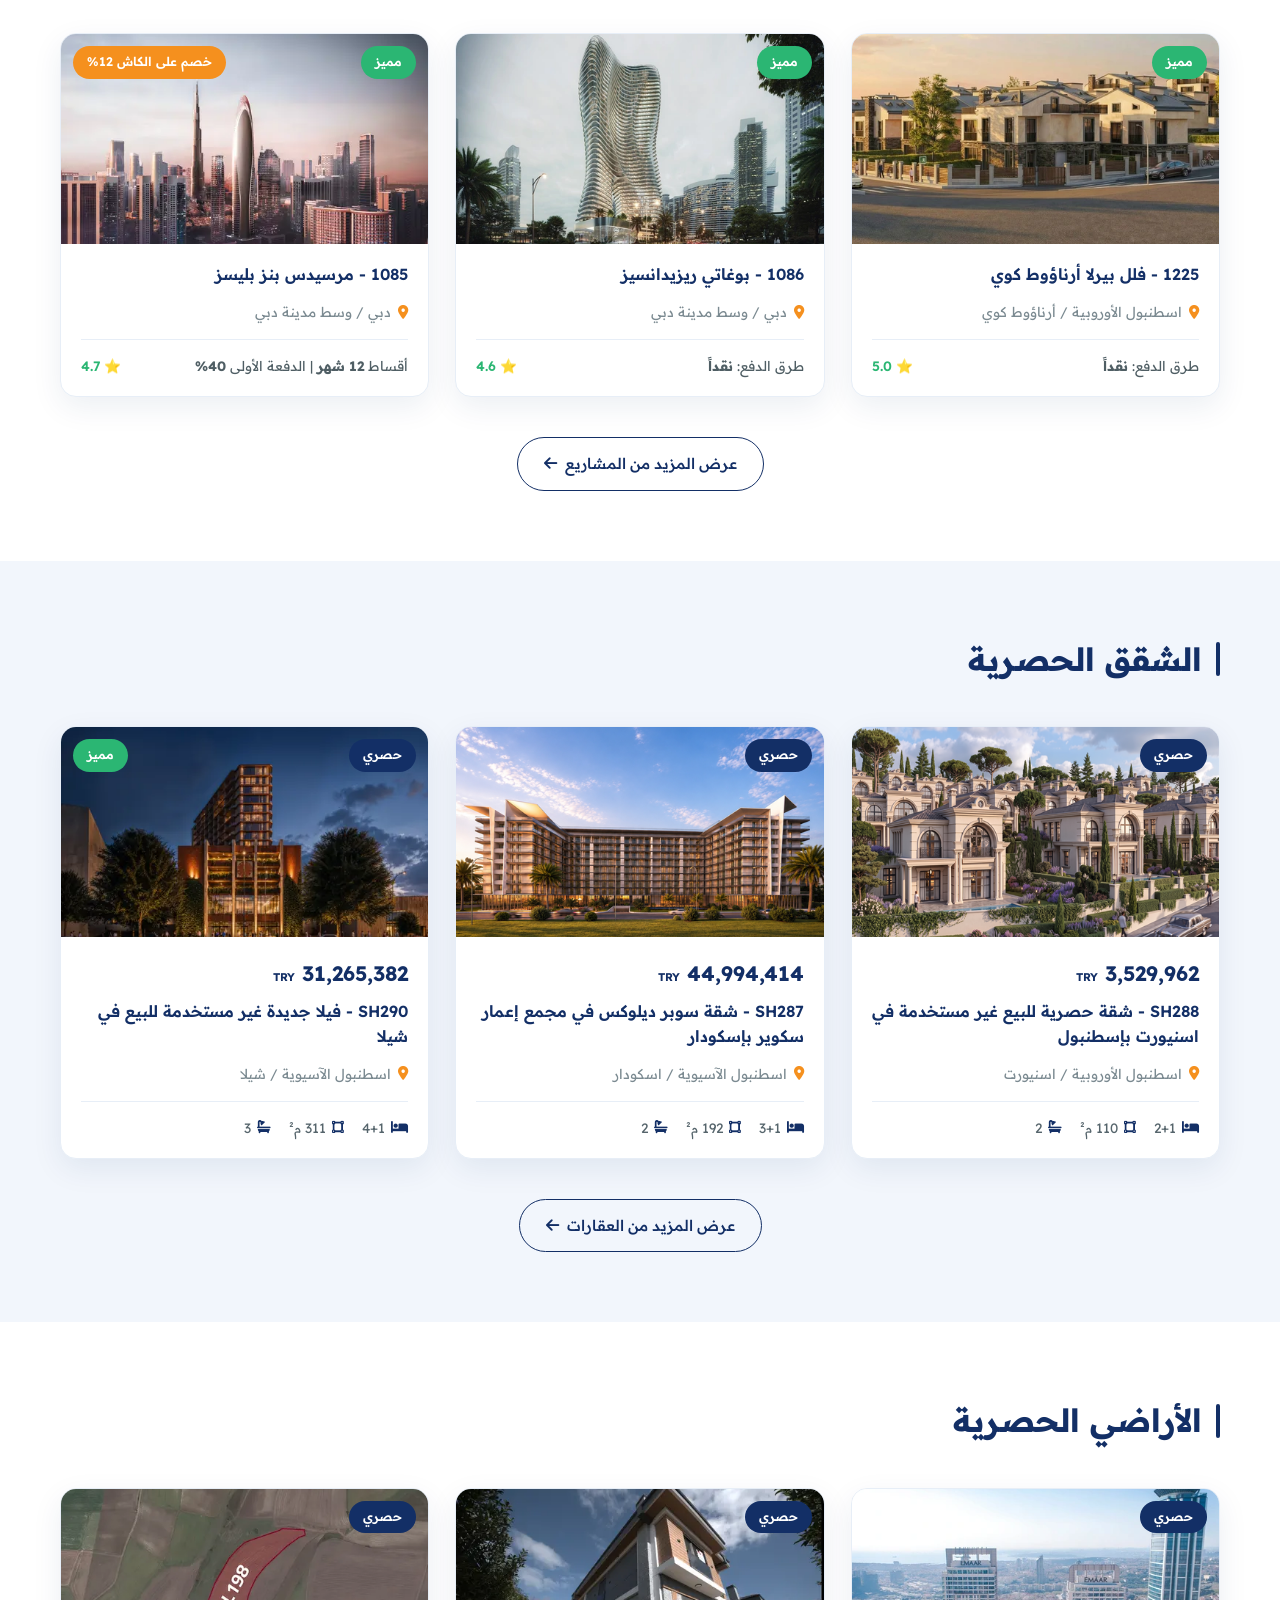
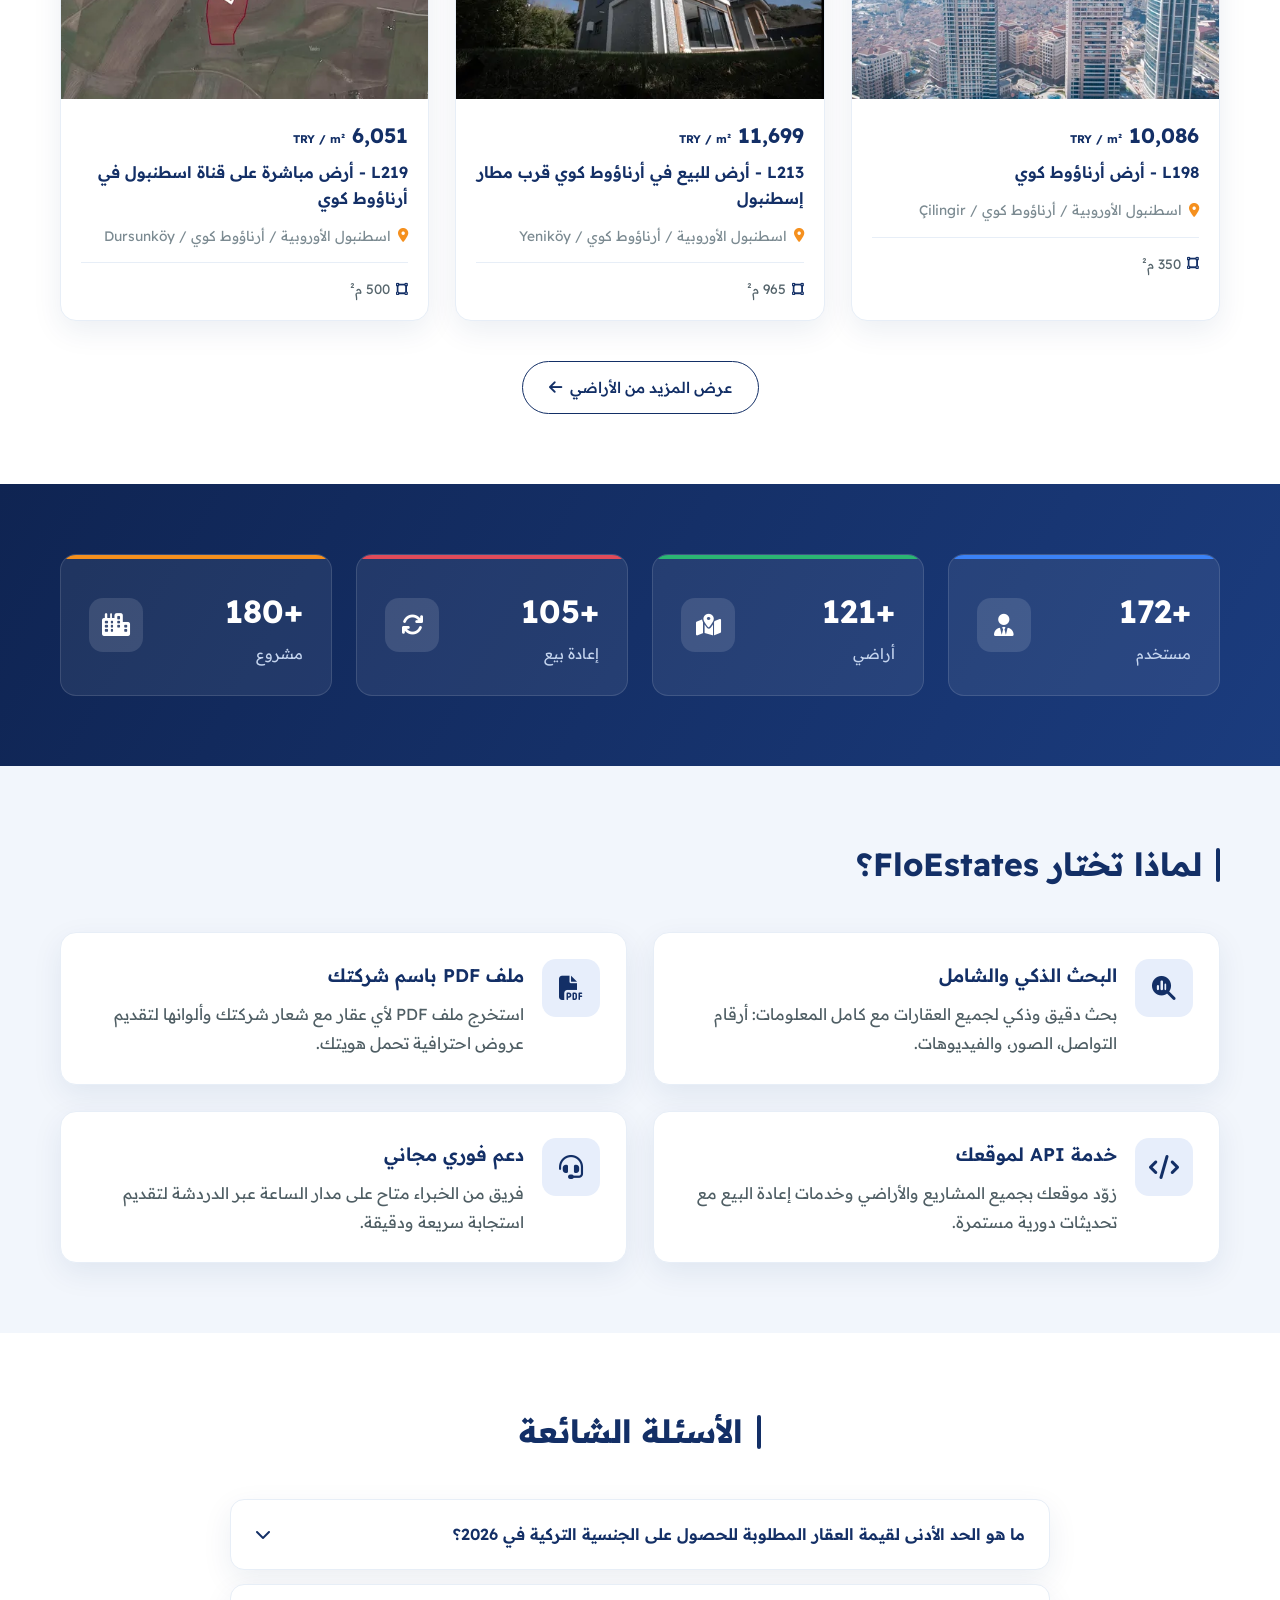
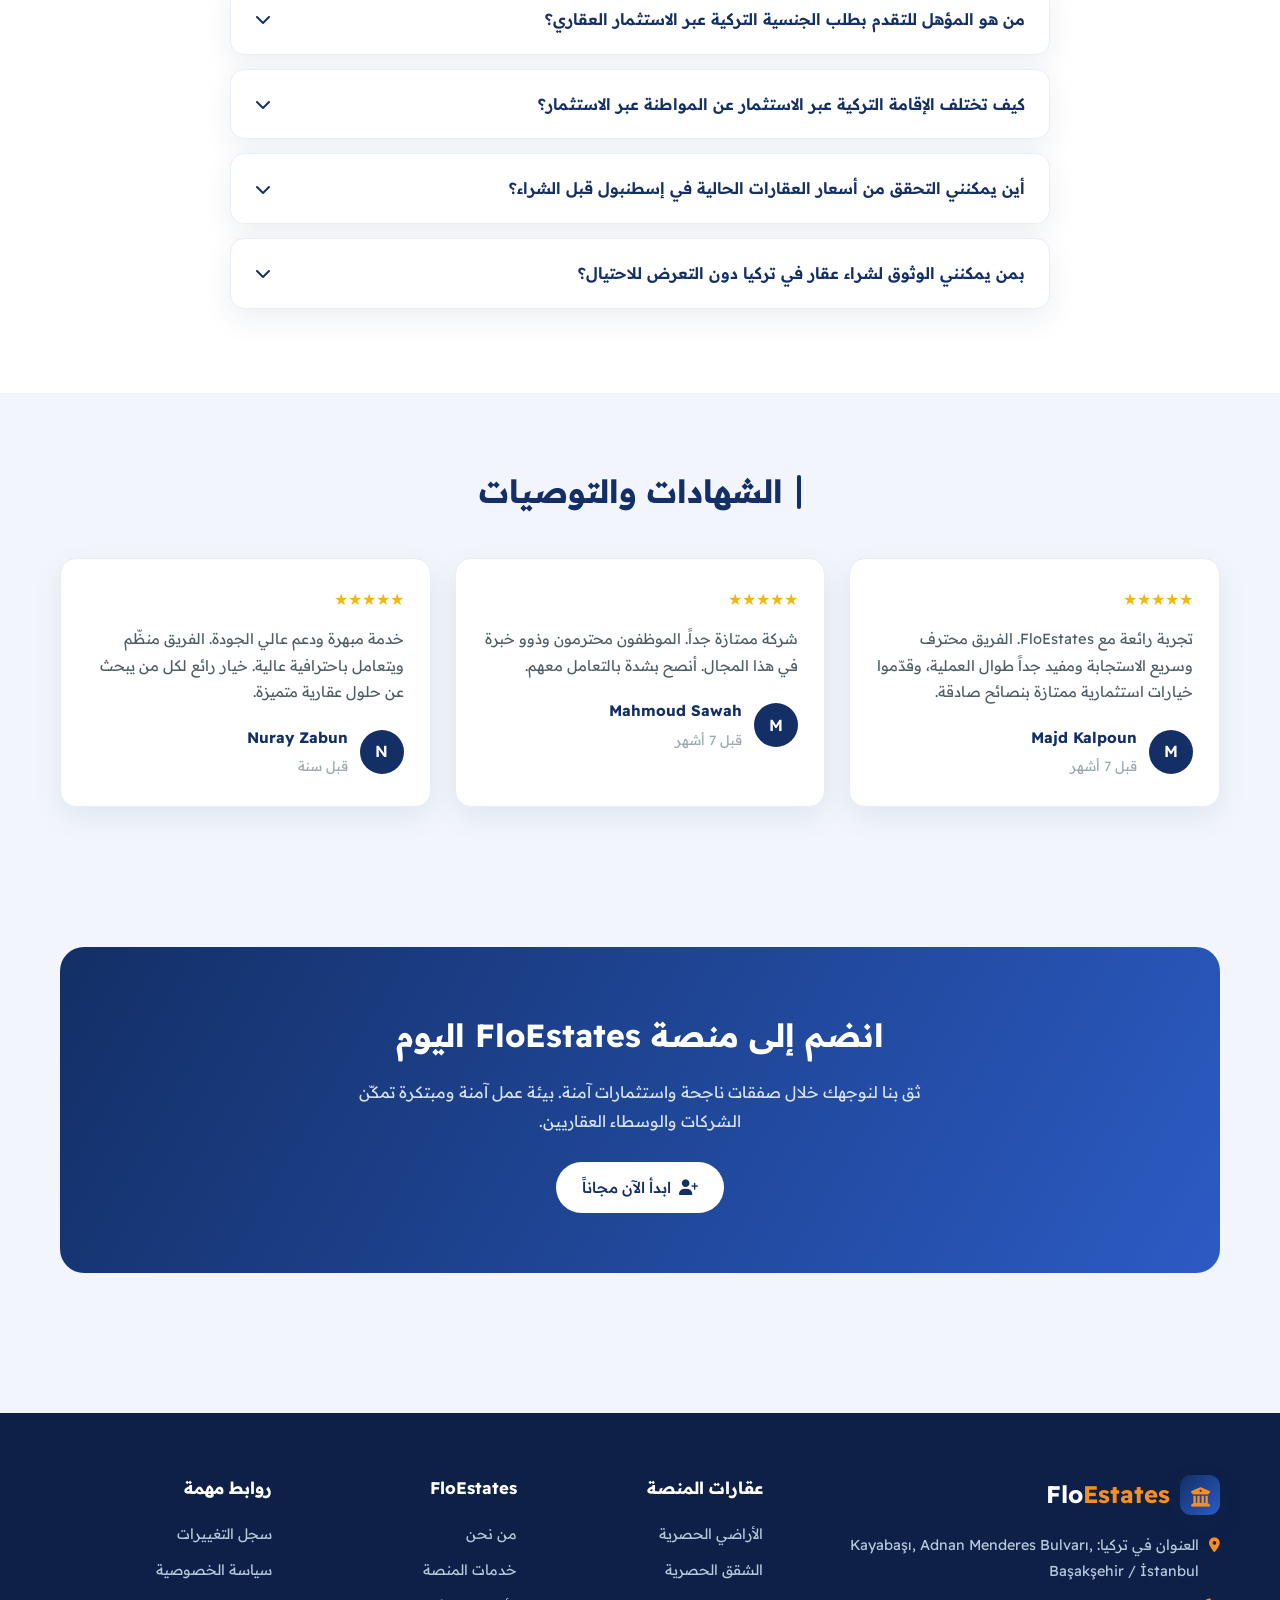
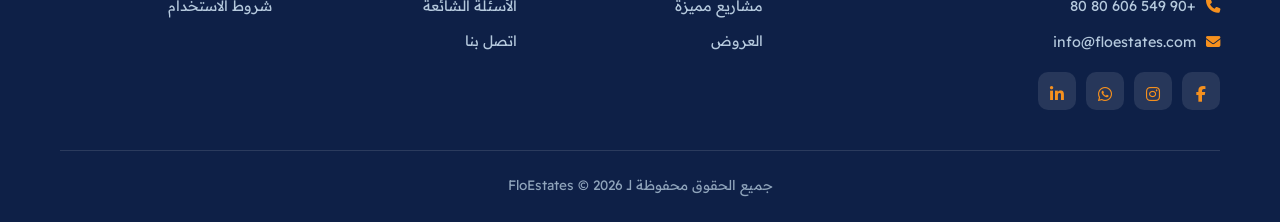
==== commit d3562b94: "Fix blurry slider: use high-res hero images and lighten overlay - Site thumbnails were only 500x340 " ====
--- a/index.html
+++ b/index.html
@@ -14,9 +14,9 @@
   .hero-slider{position:relative;height:600px;overflow:hidden}
   .slide{position:absolute;inset:0;opacity:0;transition:opacity 1.1s ease;display:flex;align-items:center;pointer-events:none}
   .slide.active{opacity:1;pointer-events:auto}
-  .slide::before{content:"";position:absolute;inset:0;z-index:0;background:linear-gradient(90deg,rgba(10,22,50,.92),rgba(13,30,66,.5)),var(--img) center/cover;transform:scale(1.08);transition:transform 7s ease}
+  .slide::before{content:"";position:absolute;inset:0;z-index:0;background:linear-gradient(90deg,rgba(9,20,46,.80) 0%,rgba(13,30,66,.42) 55%,rgba(13,30,66,.18) 100%),var(--img) center/cover;transform:scale(1.08);transition:transform 7s ease}
   .slide.active::before{transform:scale(1)}
-  .slide-inner{position:relative;z-index:2;color:#fff;max-width:650px}
+  .slide-inner{position:relative;z-index:2;color:#fff;max-width:650px;text-shadow:0 2px 14px rgba(0,0,0,.45)}
   .slide-inner .tagline{display:inline-block;background:rgba(245,144,30,.2);color:#ffd9b0;border:1px solid rgba(245,144,30,.4);padding:6px 16px;border-radius:30px;font-size:.85rem;margin-bottom:18px}
   .slide h1{font-size:2.7rem;line-height:1.35;font-weight:700;margin-bottom:20px}
   .slide p{font-size:1.12rem;color:#d7e2f3;margin-bottom:28px;font-weight:300}
@@ -61,7 +61,7 @@
 </header>
 
 <section class="hero-slider" id="heroSlider">
-  <div class="slide active" style="--img:url('assets/img/p13.webp')">
+  <div class="slide active" style="--img:url('assets/img/hero1.jpg')">
     <div class="wrap slide-inner">
       <span class="tagline">منصتك العقارية الأولى</span>
       <h1>شريكك الاستراتيجي لنشاط عقاري أكثر نمواً ونجاحاً</h1>
@@ -69,7 +69,7 @@
       <a href="projects.html" class="btn lg"><i class="fa-solid fa-magnifying-glass"></i> استكشف العقارات</a>
     </div>
   </div>
-  <div class="slide" style="--img:url('assets/img/p2.webp')">
+  <div class="slide" style="--img:url('assets/img/hero2.jpg')">
     <div class="wrap slide-inner">
       <span class="tagline">مشاريع مميزة في تركيا ودبي</span>
       <h1>استثمر في أرقى المشاريع العقارية الجديدة</h1>
@@ -77,7 +77,7 @@
       <a href="projects.html" class="btn lg"><i class="fa-solid fa-city"></i> تصفّح المشاريع</a>
     </div>
   </div>
-  <div class="slide" style="--img:url('assets/img/p12.webp')">
+  <div class="slide" style="--img:url('assets/img/hero3.jpg')">
     <div class="wrap slide-inner">
       <span class="tagline">فلل وشقق حصرية</span>
       <h1>عقارات حصرية مؤهلة للجنسية التركية</h1>
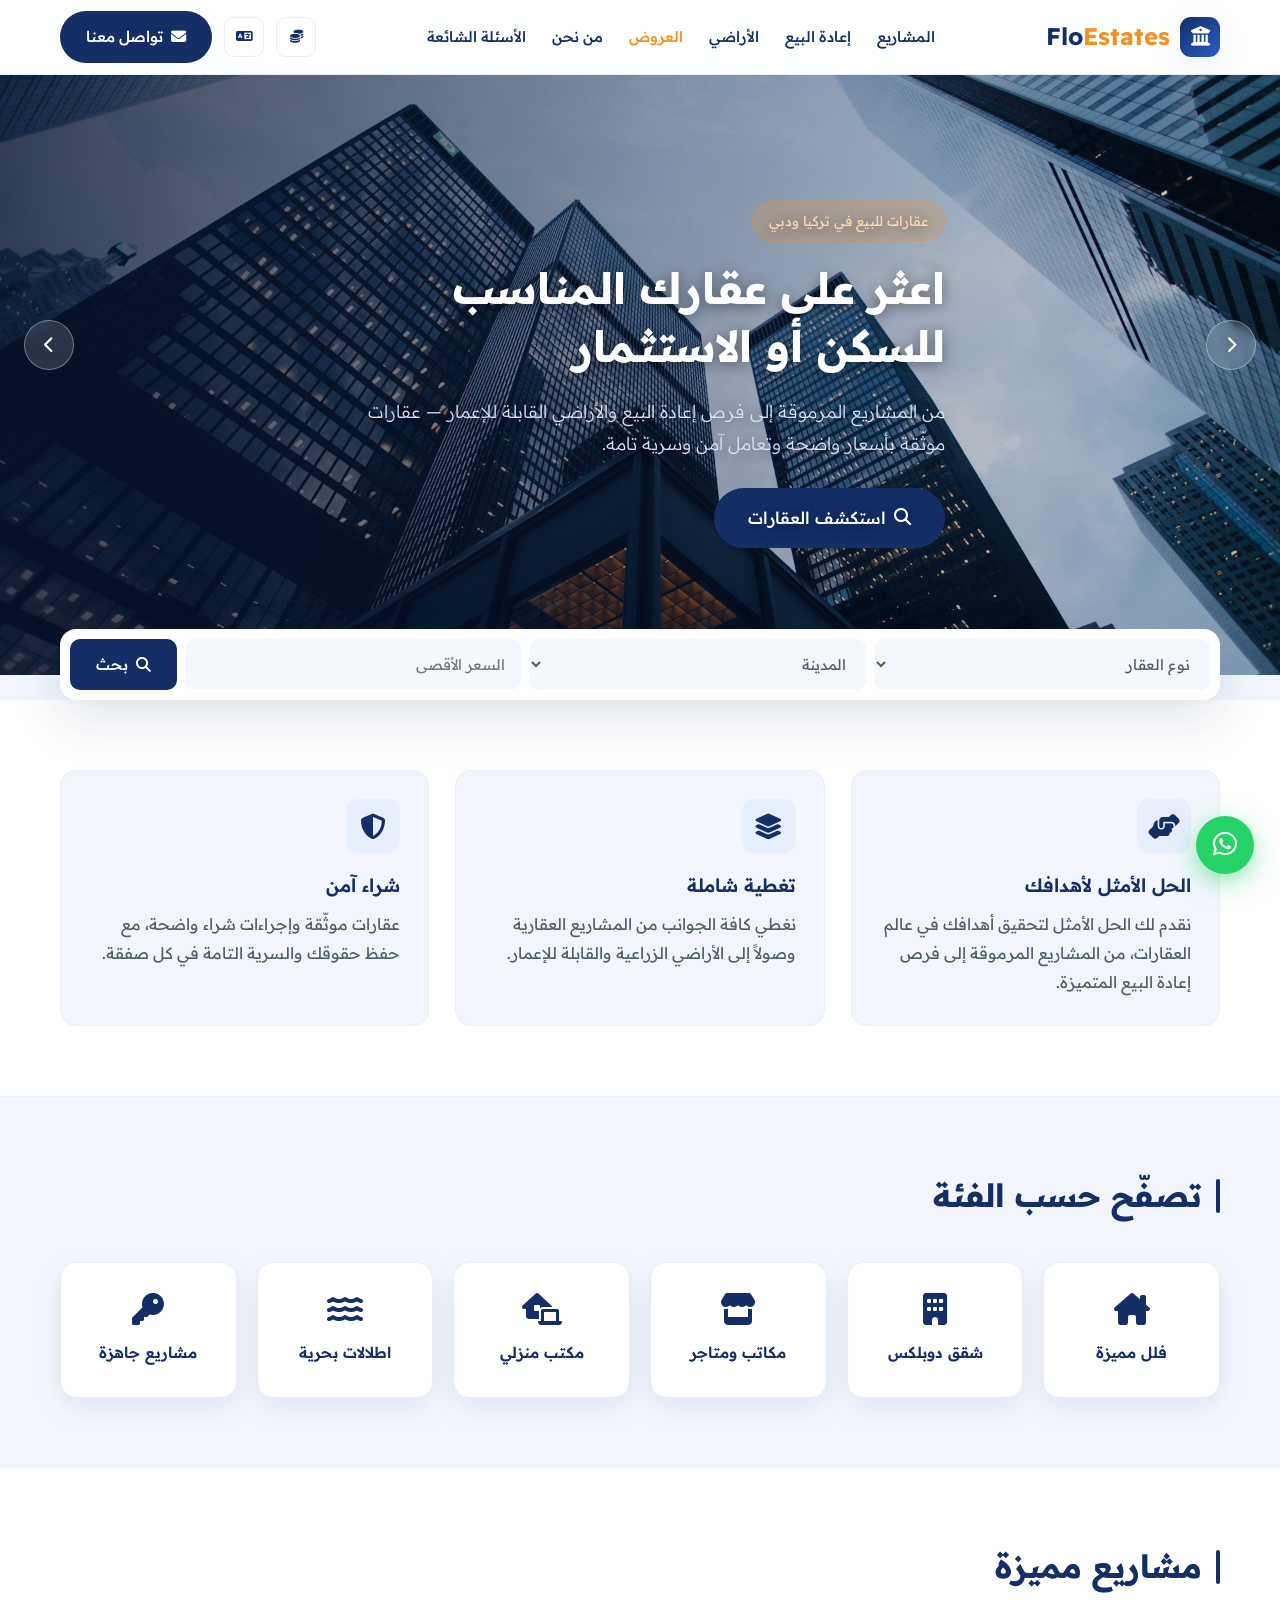
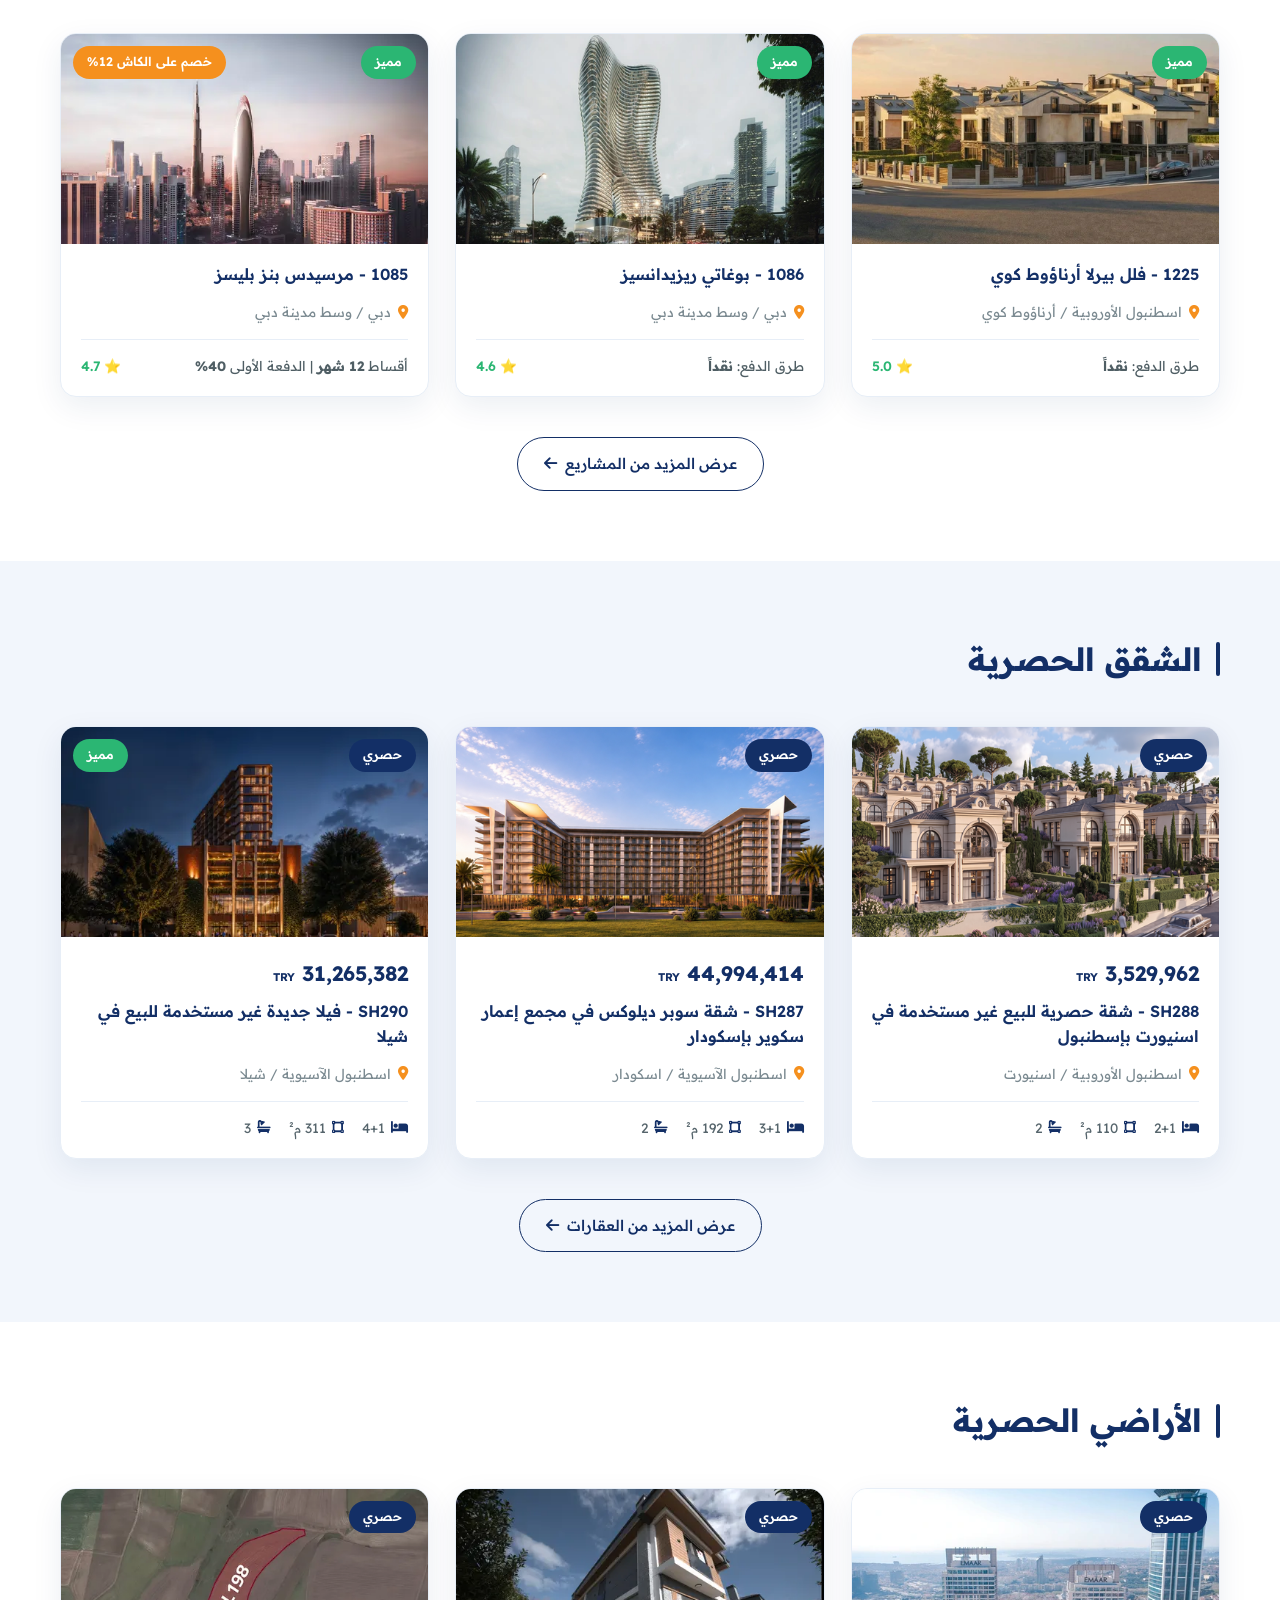
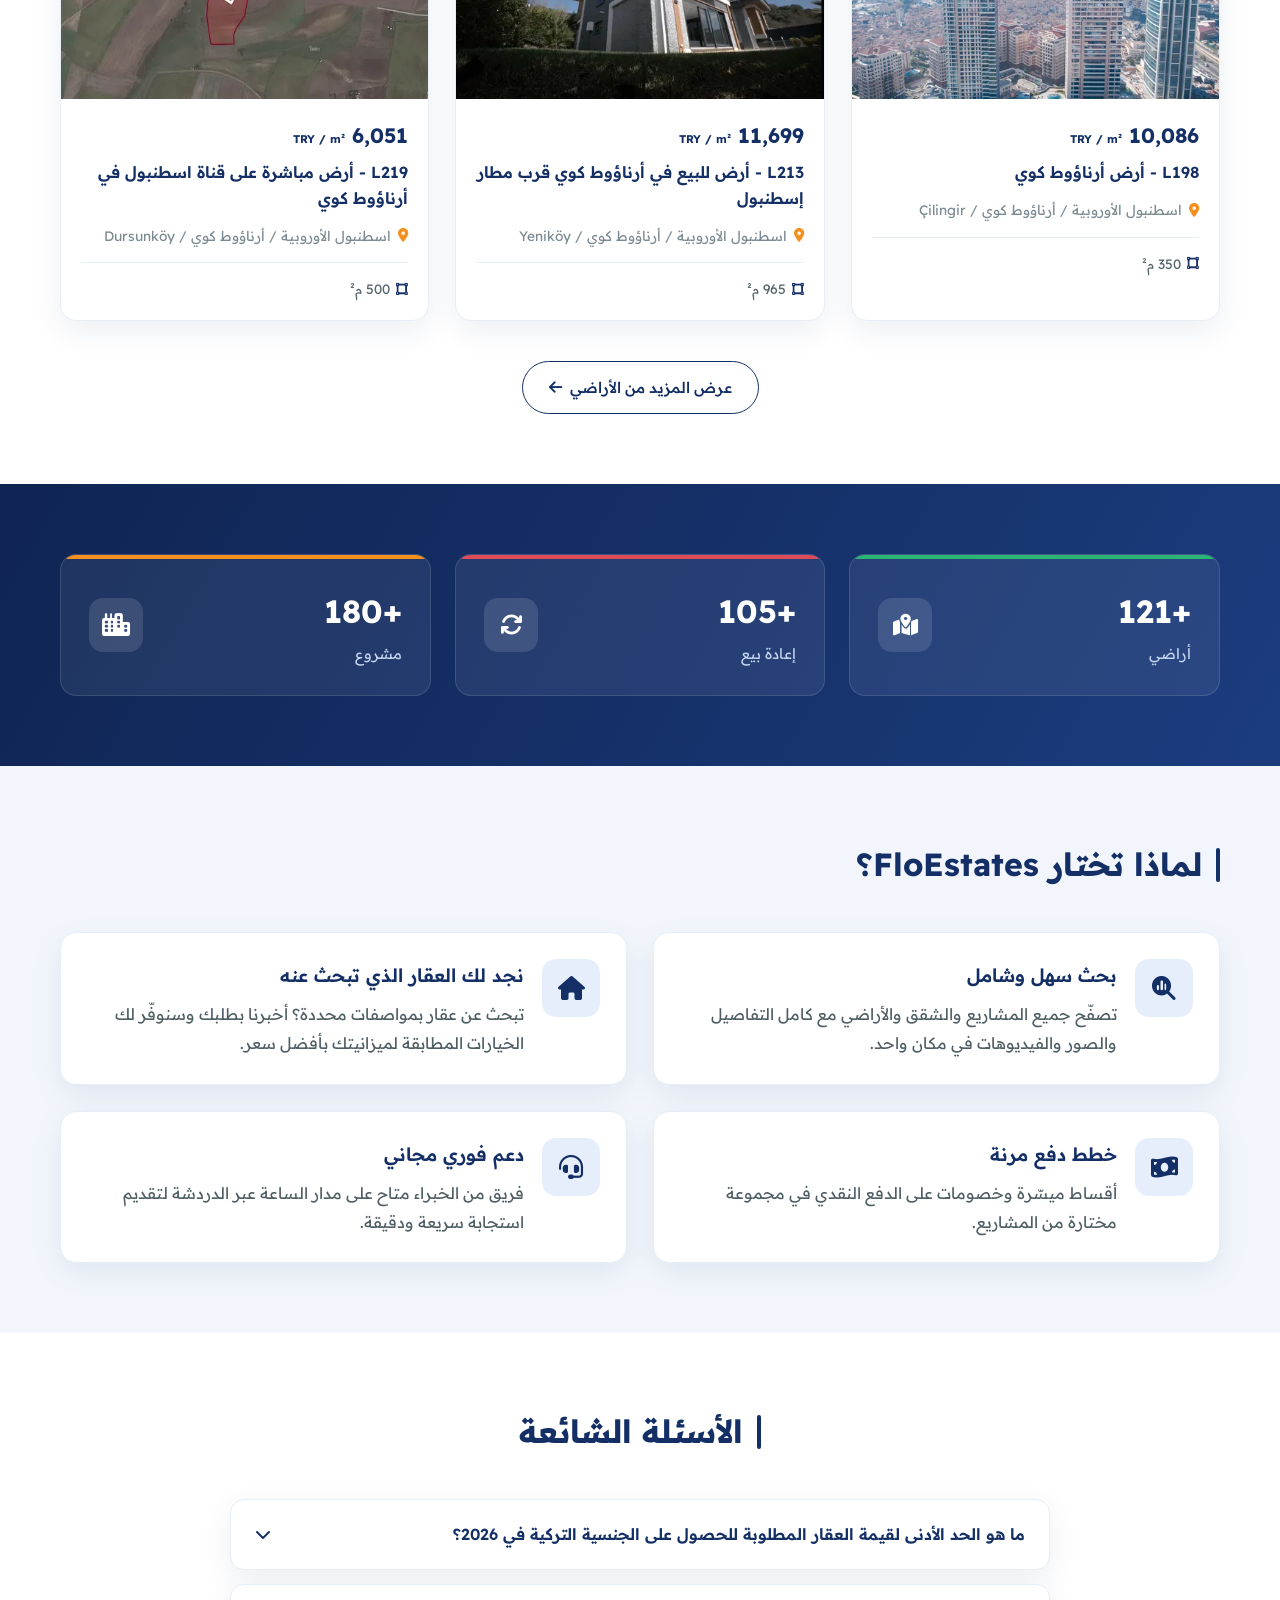
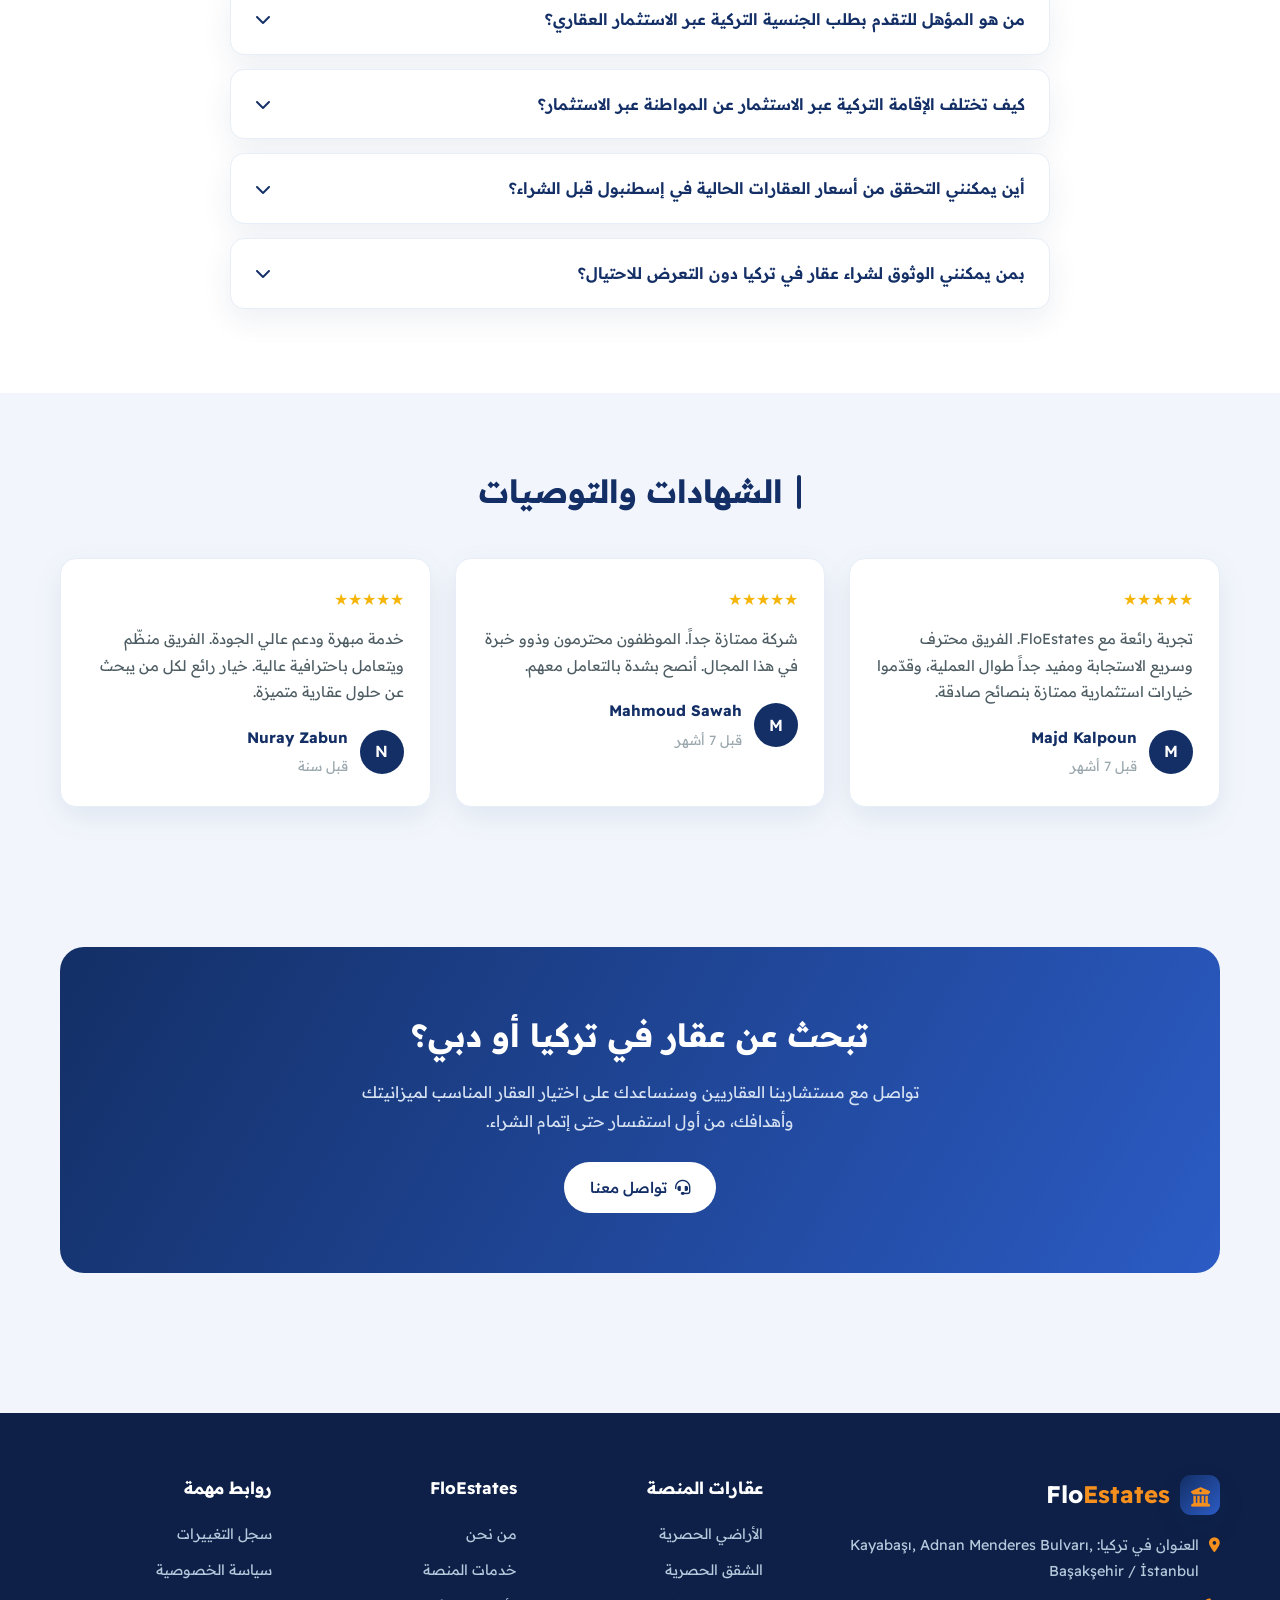
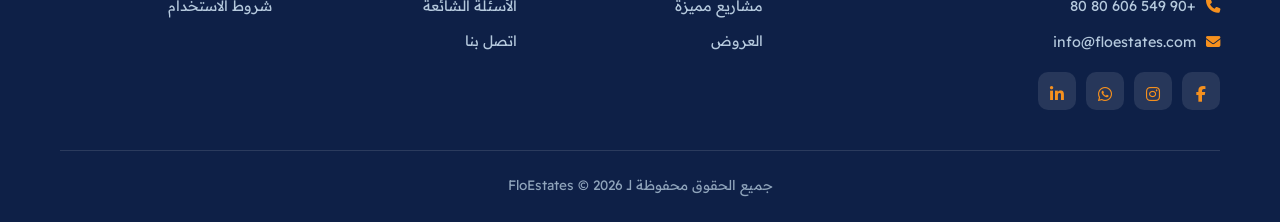
==== commit 3152a705: "Apply requested copy edits: buyer-focused, sell-only - Remove services and pricing pages (broker-ori" ====
--- a/index.html
+++ b/index.html
@@ -3,8 +3,8 @@
 <head>
 <meta charset="UTF-8">
 <meta name="viewport" content="width=device-width, initial-scale=1.0">
-<title>FloEstates: منصتك العقارية الأولى وخيارك الأمثل</title>
-<meta name="description" content="FloEstates - شريكك الاستراتيجي لنشاط عقاري أكثر نمواً ونجاحاً. مشاريع عقارية مرموقة، إعادة بيع، وأراضٍ حصرية.">
+<title>FloEstates – مشاريع جديدة وشقق إعادة بيع وأراضٍ للبيع في تركيا ودبي</title>
+<meta name="description" content="FloEstates - عقارات للبيع في تركيا ودبي: مشاريع سكنية جديدة، شقق وفلل جاهزة لإعادة البيع، وأراضٍ حصرية.">
 <link rel="preconnect" href="https://fonts.googleapis.com">
 <link rel="preconnect" href="https://fonts.gstatic.com" crossorigin>
 <link href="https://fonts.googleapis.com/css2?family=Readex+Pro:wght@300;400;500;600;700&display=swap" rel="stylesheet">
@@ -51,10 +51,10 @@
       <a href="index.html#faq">الأسئلة الشائعة</a>
     </nav>
     <div class="nav-right">
-      <button class="icon-btn" title="تسجيل الدخول"><i class="fa-solid fa-right-to-bracket"></i></button>
+      
       <button class="icon-btn" title="صرف العملات"><i class="fa-solid fa-coins"></i></button>
       <button class="icon-btn" title="اللغة"><i class="fa-solid fa-language"></i></button>
-      <a href="#" class="btn"><i class="fa-solid fa-plus"></i> أضف عقارك</a>
+      <a href="contact.html" class="btn"><i class="fa-solid fa-envelope"></i> تواصل معنا</a>
       <button class="burger" onclick="document.querySelector('.menu').style.display='flex'"><i class="fa-solid fa-bars"></i></button>
     </div>
   </div>
@@ -63,9 +63,9 @@
 <section class="hero-slider" id="heroSlider">
   <div class="slide active" style="--img:url('assets/img/hero1.jpg')">
     <div class="wrap slide-inner">
-      <span class="tagline">منصتك العقارية الأولى</span>
-      <h1>شريكك الاستراتيجي لنشاط عقاري أكثر نمواً ونجاحاً</h1>
-      <p>من المشاريع المرموقة إلى فرص إعادة البيع والأراضي القابلة للإعمار — تغطية شاملة تضمن لك صفقات ناجحة وعمولات مضمونة وسرية تامة.</p>
+      <span class="tagline">عقارات للبيع في تركيا ودبي</span>
+      <h1>اعثر على عقارك المناسب للسكن أو الاستثمار</h1>
+      <p>من المشاريع المرموقة إلى فرص إعادة البيع والأراضي القابلة للإعمار — عقارات موثّقة بأسعار واضحة وتعامل آمن وسرية تامة.</p>
       <a href="projects.html" class="btn lg"><i class="fa-solid fa-magnifying-glass"></i> استكشف العقارات</a>
     </div>
   </div>
@@ -106,7 +106,7 @@
     <div class="intro-grid">
       <div class="intro-card"><i class="fa-solid fa-handshake-angle"></i><h3>الحل الأمثل لأهدافك</h3><p>نقدم لك الحل الأمثل لتحقيق أهدافك في عالم العقارات، من المشاريع المرموقة إلى فرص إعادة البيع المتميزة.</p></div>
       <div class="intro-card"><i class="fa-solid fa-layer-group"></i><h3>تغطية شاملة</h3><p>نغطي كافة الجوانب من المشاريع العقارية وصولاً إلى الأراضي الزراعية والقابلة للإعمار.</p></div>
-      <div class="intro-card"><i class="fa-solid fa-shield-halved"></i><h3>صفقات مضمونة</h3><p>نضمن لك صفقات ناجحة وعمولات مضمونة، مع الحفاظ على السرية التامة وحقوق شركتك.</p></div>
+      <div class="intro-card"><i class="fa-solid fa-shield-halved"></i><h3>شراء آمن</h3><p>عقارات موثّقة وإجراءات شراء واضحة، مع حفظ حقوقك والسرية التامة في كل صفقة.</p></div>
     </div>
   </div>
 </section>
@@ -129,15 +129,15 @@
   <div class="wrap">
     <h2 class="sec-title">مشاريع مميزة</h2>
     <div class="grid-3">
-      <a href="projects.html" class="pcard">
+      <a href="property.html?id=PR1225" class="pcard">
         <div class="ph"><span class="badge feat">مميز</span><img src="assets/img/p1.webp" alt=""></div>
         <div class="pbody"><h3>1225 - فلل بيرلا أرناؤوط كوي</h3><div class="loc"><i class="fa-solid fa-location-dot"></i> اسطنبول الأوروبية / أرناؤوط كوي</div><div class="pay"><span>طرق الدفع: <b>نقداً</b></span><span class="tag">⭐ 5.0</span></div></div>
       </a>
-      <a href="projects.html" class="pcard">
+      <a href="property.html?id=PR1086" class="pcard">
         <div class="ph"><span class="badge feat">مميز</span><img src="assets/img/p2.webp" alt=""></div>
         <div class="pbody"><h3>1086 - بوغاتي ريزيدانسيز</h3><div class="loc"><i class="fa-solid fa-location-dot"></i> دبي / وسط مدينة دبي</div><div class="pay"><span>طرق الدفع: <b>نقداً</b></span><span class="tag">⭐ 4.6</span></div></div>
       </a>
-      <a href="projects.html" class="pcard">
+      <a href="property.html?id=PR1085" class="pcard">
         <div class="ph"><span class="badge disc">خصم على الكاش 12%</span><span class="badge feat">مميز</span><img src="assets/img/p3.webp" alt=""></div>
         <div class="pbody"><h3>1085 - مرسيدس بنز بليسز</h3><div class="loc"><i class="fa-solid fa-location-dot"></i> دبي / وسط مدينة دبي</div><div class="pay"><span>أقساط <b>12 شهر</b> | الدفعة الأولى <b>40%</b></span><span class="tag">⭐ 4.7</span></div></div>
       </a>
@@ -150,15 +150,15 @@
   <div class="wrap">
     <h2 class="sec-title">الشقق الحصرية</h2>
     <div class="grid-3">
-      <a href="property.html" class="pcard">
+      <a href="property.html?id=SH288" class="pcard">
         <div class="ph"><span class="badge excl">حصري</span><img src="assets/img/p10.webp" alt=""></div>
         <div class="pbody"><div class="price">3,529,962 <small style="font-size:.7rem">TRY</small></div><h3>SH288 - شقة حصرية للبيع غير مستخدمة في اسنيورت بإسطنبول</h3><div class="loc"><i class="fa-solid fa-location-dot"></i> اسطنبول الأوروبية / اسنيورت</div><div class="specs"><span><i class="fa-solid fa-bed"></i> 2+1</span><span><i class="fa-solid fa-vector-square"></i> 110 م²</span><span><i class="fa-solid fa-bath"></i> 2</span></div></div>
       </a>
-      <a href="property.html" class="pcard">
+      <a href="property.html?id=SH287" class="pcard">
         <div class="ph"><span class="badge excl">حصري</span><img src="assets/img/p11.webp" alt=""></div>
         <div class="pbody"><div class="price">44,994,414 <small style="font-size:.7rem">TRY</small></div><h3>SH287 - شقة سوبر ديلوكس في مجمع إعمار سكوير بإسكودار</h3><div class="loc"><i class="fa-solid fa-location-dot"></i> اسطنبول الآسيوية / اسكودار</div><div class="specs"><span><i class="fa-solid fa-bed"></i> 3+1</span><span><i class="fa-solid fa-vector-square"></i> 192 م²</span><span><i class="fa-solid fa-bath"></i> 2</span></div></div>
       </a>
-      <a href="property.html" class="pcard">
+      <a href="property.html?id=SH290" class="pcard">
         <div class="ph"><span class="badge excl">حصري</span><span class="badge feat" style="right:auto;left:12px">مميز</span><img src="assets/img/p12.webp" alt=""></div>
         <div class="pbody"><div class="price">31,265,382 <small style="font-size:.7rem">TRY</small></div><h3>SH290 - فيلا جديدة غير مستخدمة للبيع في شيلا</h3><div class="loc"><i class="fa-solid fa-location-dot"></i> اسطنبول الآسيوية / شيلا</div><div class="specs"><span><i class="fa-solid fa-bed"></i> 4+1</span><span><i class="fa-solid fa-vector-square"></i> 311 م²</span><span><i class="fa-solid fa-bath"></i> 3</span></div></div>
       </a>
@@ -171,15 +171,15 @@
   <div class="wrap">
     <h2 class="sec-title">الأراضي الحصرية</h2>
     <div class="grid-3">
-      <a href="lands.html" class="pcard">
+      <a href="property.html?id=L198" class="pcard">
         <div class="ph"><span class="badge excl">حصري</span><img src="assets/img/p5.webp" alt=""></div>
         <div class="pbody"><div class="price">10,086 <small style="font-size:.7rem">TRY / m²</small></div><h3>L198 - أرض أرناؤوط كوي</h3><div class="loc"><i class="fa-solid fa-location-dot"></i> اسطنبول الأوروبية / أرناؤوط كوي / Çilingir</div><div class="specs"><span><i class="fa-solid fa-vector-square"></i> 350 م²</span></div></div>
       </a>
-      <a href="lands.html" class="pcard">
+      <a href="property.html?id=L213" class="pcard">
         <div class="ph"><span class="badge excl">حصري</span><img src="assets/img/p6.webp" alt=""></div>
         <div class="pbody"><div class="price">11,699 <small style="font-size:.7rem">TRY / m²</small></div><h3>L213 - أرض للبيع في أرناؤوط كوي قرب مطار إسطنبول</h3><div class="loc"><i class="fa-solid fa-location-dot"></i> اسطنبول الأوروبية / أرناؤوط كوي / Yeniköy</div><div class="specs"><span><i class="fa-solid fa-vector-square"></i> 965 م²</span></div></div>
       </a>
-      <a href="lands.html" class="pcard">
+      <a href="property.html?id=L219" class="pcard">
         <div class="ph"><span class="badge excl">حصري</span><img src="assets/img/p7.webp" alt=""></div>
         <div class="pbody"><div class="price">6,051 <small style="font-size:.7rem">TRY / m²</small></div><h3>L219 - أرض مباشرة على قناة اسطنبول في أرناؤوط كوي</h3><div class="loc"><i class="fa-solid fa-location-dot"></i> اسطنبول الأوروبية / أرناؤوط كوي / Dursunköy</div><div class="specs"><span><i class="fa-solid fa-vector-square"></i> 500 م²</span></div></div>
       </a>
@@ -191,7 +191,6 @@
 <section class="sec stats">
   <div class="wrap">
     <div class="stats-grid">
-      <div class="stat c1"><div><div class="num">+172</div><div class="lbl">مستخدم</div></div><div class="si"><i class="fa-solid fa-user-tie"></i></div></div>
       <div class="stat c2"><div><div class="num">+121</div><div class="lbl">أراضي</div></div><div class="si"><i class="fa-solid fa-map-location-dot"></i></div></div>
       <div class="stat c3"><div><div class="num">+105</div><div class="lbl">إعادة بيع</div></div><div class="si"><i class="fa-solid fa-arrows-rotate"></i></div></div>
       <div class="stat c4"><div><div class="num">+180</div><div class="lbl">مشروع</div></div><div class="si"><i class="fa-solid fa-city"></i></div></div>
@@ -203,9 +202,9 @@
   <div class="wrap">
     <h2 class="sec-title">لماذا تختار FloEstates؟</h2>
     <div class="feat-grid">
-      <div class="fcard"><div class="fi"><i class="fa-solid fa-magnifying-glass-chart"></i></div><div><h3>البحث الذكي والشامل</h3><p>بحث دقيق وذكي لجميع العقارات مع كامل المعلومات: أرقام التواصل، الصور، والفيديوهات.</p></div></div>
-      <div class="fcard"><div class="fi"><i class="fa-solid fa-file-pdf"></i></div><div><h3>ملف PDF باسم شركتك</h3><p>استخرج ملف PDF لأي عقار مع شعار شركتك وألوانها لتقديم عروض احترافية تحمل هويتك.</p></div></div>
-      <div class="fcard"><div class="fi"><i class="fa-solid fa-code"></i></div><div><h3>خدمة API لموقعك</h3><p>زوّد موقعك بجميع المشاريع والأراضي وخدمات إعادة البيع مع تحديثات دورية مستمرة.</p></div></div>
+      <div class="fcard"><div class="fi"><i class="fa-solid fa-magnifying-glass-chart"></i></div><div><h3>بحث سهل وشامل</h3><p>تصفّح جميع المشاريع والشقق والأراضي مع كامل التفاصيل والصور والفيديوهات في مكان واحد.</p></div></div>
+      <div class="fcard"><div class="fi"><i class="fa-solid fa-house"></i></div><div><h3>نجد لك العقار الذي تبحث عنه</h3><p>تبحث عن عقار بمواصفات محددة؟ أخبرنا بطلبك وسنوفّر لك الخيارات المطابقة لميزانيتك بأفضل سعر.</p></div></div>
+      <div class="fcard"><div class="fi"><i class="fa-solid fa-money-bill-wave"></i></div><div><h3>خطط دفع مرنة</h3><p>أقساط ميسّرة وخصومات على الدفع النقدي في مجموعة مختارة من المشاريع.</p></div></div>
       <div class="fcard"><div class="fi"><i class="fa-solid fa-headset"></i></div><div><h3>دعم فوري مجاني</h3><p>فريق من الخبراء متاح على مدار الساعة عبر الدردشة لتقديم استجابة سريعة ودقيقة.</p></div></div>
     </div>
   </div>
@@ -217,7 +216,7 @@
     <div class="faq-item"><div class="faq-q">ما هو الحد الأدنى لقيمة العقار المطلوبة للحصول على الجنسية التركية في 2026؟ <i class="fa-solid fa-chevron-down"></i></div><div class="faq-a"><p>يبلغ الحد الأدنى الحالي 400,000 دولار أمريكي للعقار المؤهل، مع الالتزام بعدم بيعه لمدة 3 سنوات.</p></div></div>
     <div class="faq-item"><div class="faq-q">من هو المؤهل للتقدم بطلب الجنسية التركية عبر الاستثمار العقاري؟ <i class="fa-solid fa-chevron-down"></i></div><div class="faq-a"><p>أي مستثمر أجنبي يشتري عقاراً بالقيمة المطلوبة ويحصل على شهادة التوافق، ويشمل ذلك الزوج/الزوجة والأبناء دون سن 18.</p></div></div>
     <div class="faq-item"><div class="faq-q">كيف تختلف الإقامة التركية عبر الاستثمار عن المواطنة عبر الاستثمار؟ <i class="fa-solid fa-chevron-down"></i></div><div class="faq-a"><p>الإقامة تمنحك حق السكن والتنقل، بينما المواطنة تمنحك جواز سفر تركي وكامل الحقوق المدنية.</p></div></div>
-    <div class="faq-item"><div class="faq-q">أين يمكنني التحقق من أسعار العقارات الحالية في إسطنبول قبل الشراء؟ <i class="fa-solid fa-chevron-down"></i></div><div class="faq-a"><p>عبر منصة FloEstates يمكنك مقارنة الأسعار الحقيقية المحدثة بحسب المنطقة ونوع العقار في بحث واحد.</p></div></div>
+    <div class="faq-item"><div class="faq-q">أين يمكنني التحقق من أسعار العقارات الحالية في إسطنبول قبل الشراء؟ <i class="fa-solid fa-chevron-down"></i></div><div class="faq-a"><p>عبر FloEstates يمكنك مقارنة الأسعار الحقيقية المحدثة بحسب المنطقة ونوع العقار في بحث واحد.</p></div></div>
     <div class="faq-item"><div class="faq-q">بمن يمكنني الوثوق لشراء عقار في تركيا دون التعرض للاحتيال؟ <i class="fa-solid fa-chevron-down"></i></div><div class="faq-a"><p>نوفر لك عقارات موثقة وشركاء معتمدين مع ضمان حفظ الحقوق والسرية التامة في كل صفقة.</p></div></div>
   </div>
 </section>
@@ -236,9 +235,9 @@
 <section class="sec">
   <div class="wrap">
     <div class="cta">
-      <h2>انضم إلى منصة FloEstates اليوم</h2>
-      <p>ثق بنا لنوجهك خلال صفقات ناجحة واستثمارات آمنة. بيئة عمل آمنة ومبتكرة تمكّن الشركات والوسطاء العقاريين.</p>
-      <a href="about.html" class="btn lg"><i class="fa-solid fa-user-plus"></i> ابدأ الآن مجاناً</a>
+      <h2>تبحث عن عقار في تركيا أو دبي؟</h2>
+      <p>تواصل مع مستشارينا العقاريين وسنساعدك على اختيار العقار المناسب لميزانيتك وأهدافك، من أول استفسار حتى إتمام الشراء.</p>
+      <a href="contact.html" class="btn lg"><i class="fa-solid fa-headset"></i> تواصل معنا</a>
     </div>
   </div>
 </section>
--- a/assets/style.css
+++ b/assets/style.css
@@ -97,7 +97,7 @@
 
 /* stats */
 .stats{background:linear-gradient(120deg,#0f2452,#1b3c7e);color:#fff}
-.stats-grid{display:grid;grid-template-columns:repeat(4,1fr);gap:24px}
+.stats-grid{display:grid;grid-template-columns:repeat(3,1fr);gap:24px}
 .stat{background:rgba(255,255,255,.07);border:1px solid rgba(255,255,255,.12);border-radius:16px;padding:28px;display:flex;align-items:center;gap:18px;position:relative;overflow:hidden}
 .stat::before{content:"";position:absolute;top:0;right:0;left:0;height:4px}
 .stat.c1::before{background:var(--blue)} .stat.c2::before{background:var(--green)}
